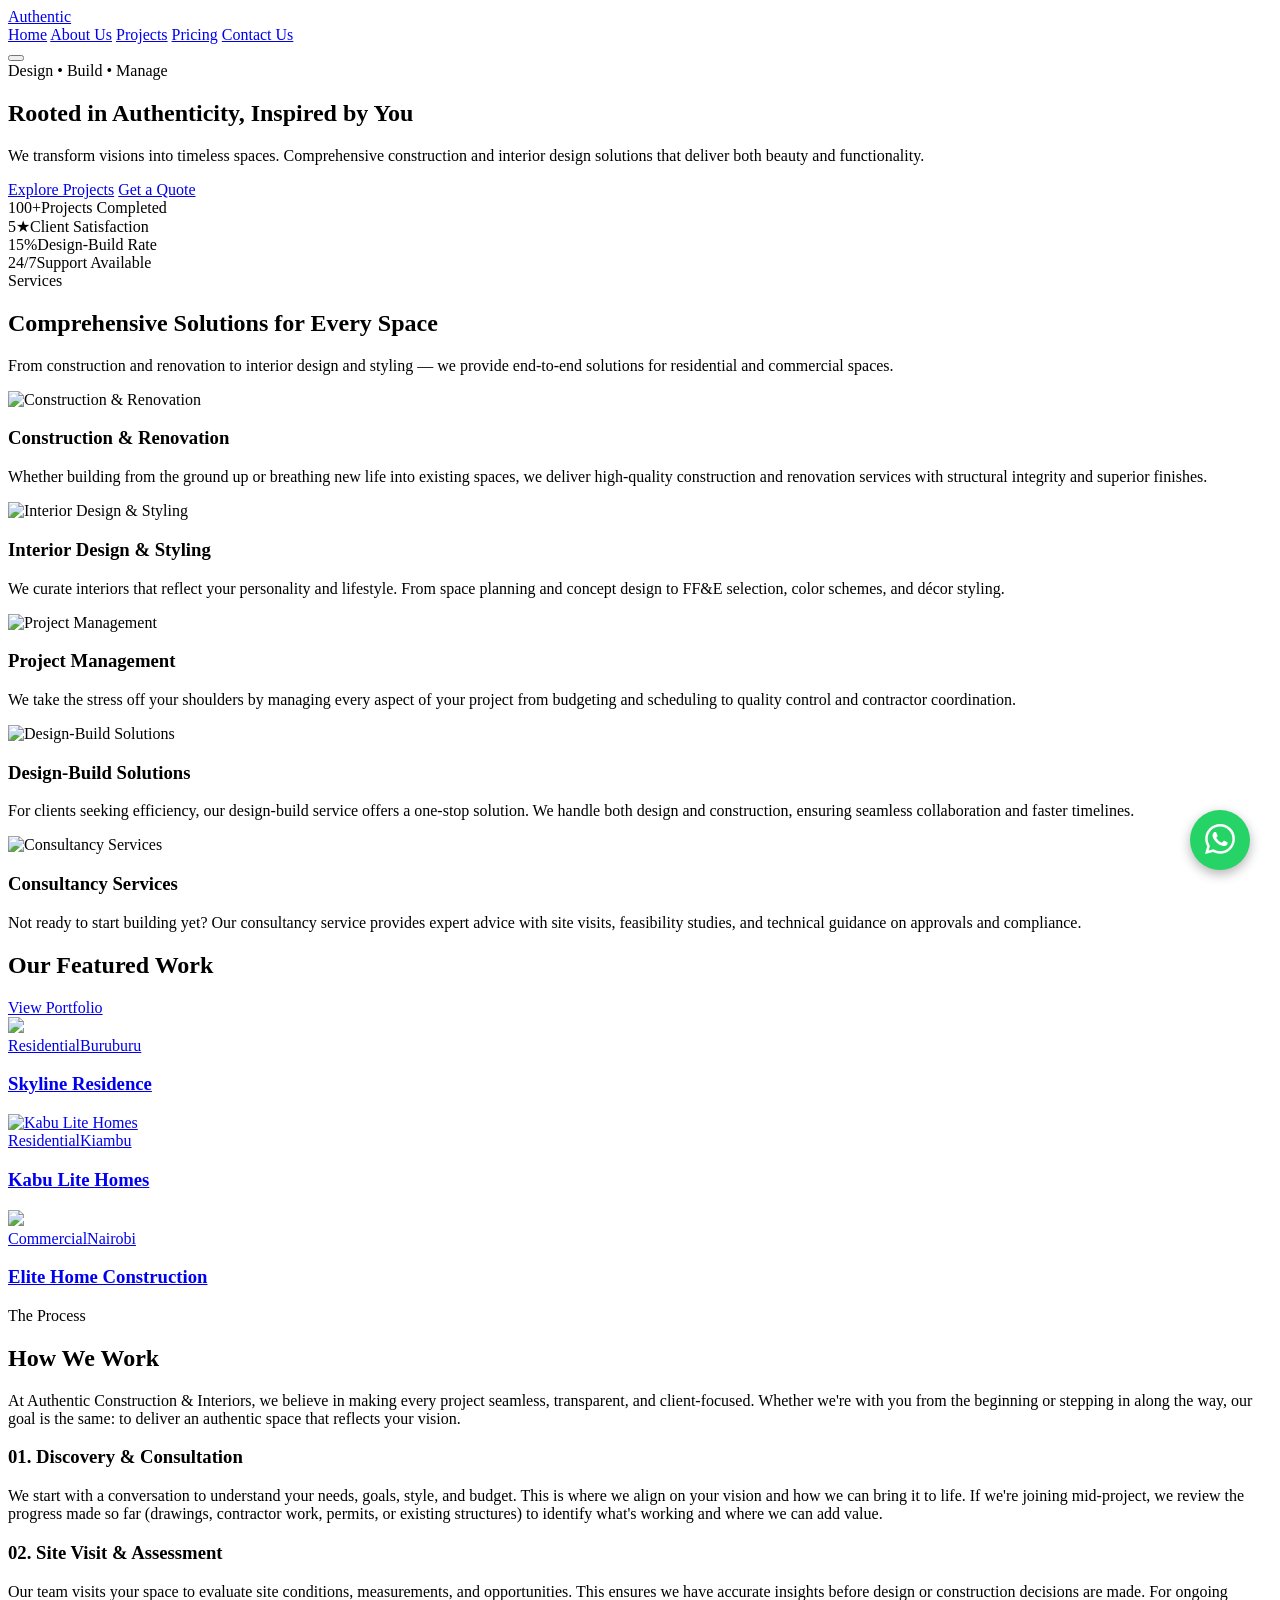
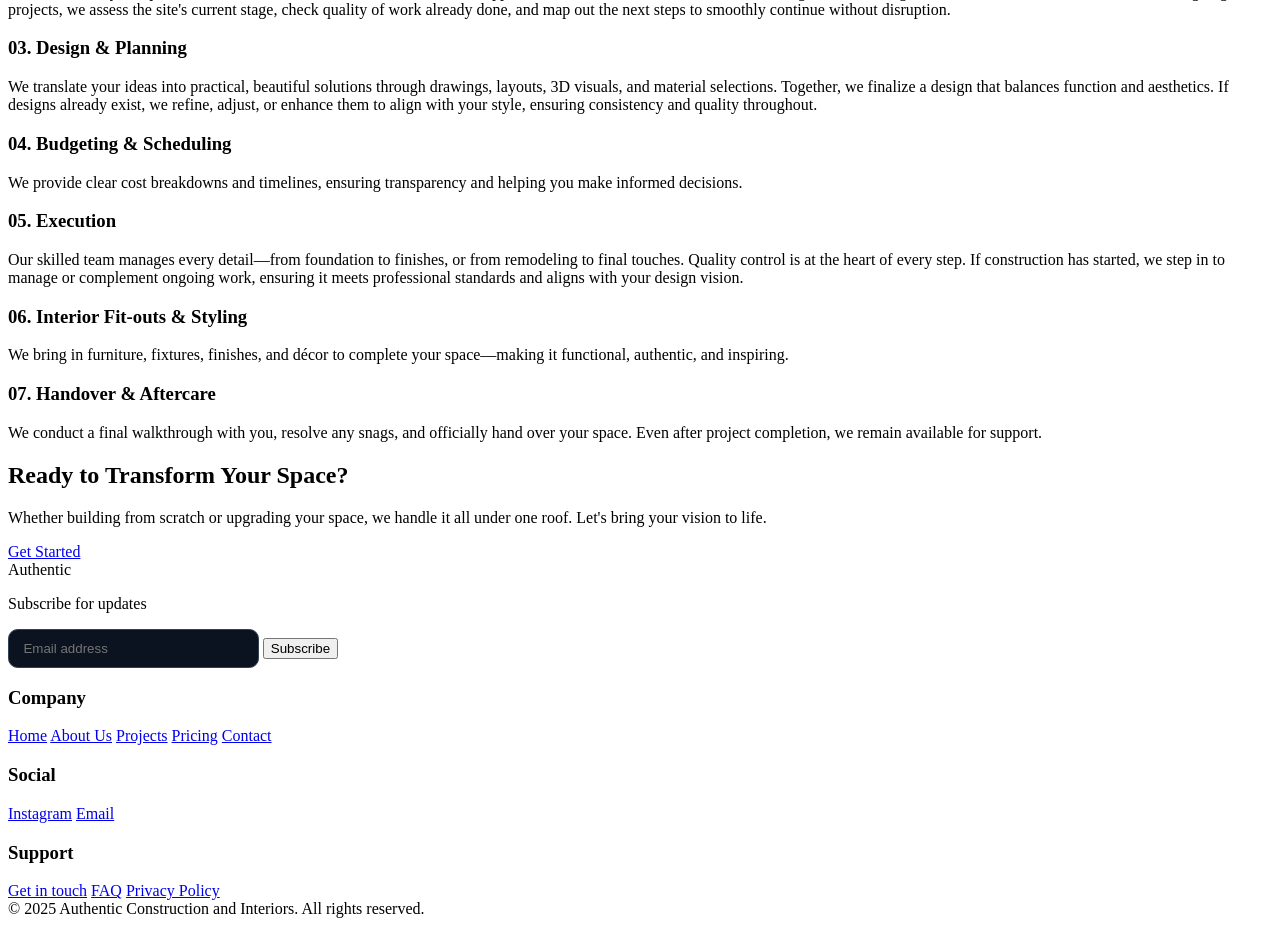
==== index.html @ 39c25774 "Updated project files structure" ====
<!DOCTYPE html>
<html lang="en">
  <head>
    <meta charset="utf-8" />
    <meta name="viewport" content="width=device-width, initial-scale=1" />
    <meta
      name="description"
      content="Authentic Construction and Interiors - Rooted in authenticity, inspired by you. Comprehensive construction and interior design solutions for residential and commercial spaces in Kenya."
    />
    <meta
      name="keywords"
      content="construction, interior design, residential construction, commercial construction, building services, contractors, Kenya construction, Nairobi, design-build, project management"
    />
    <meta name="author" content="Authentic Construction and Interiors" />
    <meta name="theme-color" content="#ff5a1f" />

    <!-- Open Graph / Facebook -->
    <meta property="og:type" content="website" />
    <meta property="og:url" content="https://authenticcompanies.com/" />
    <meta
      property="og:title"
      content="Authentic Construction and Interiors — Rooted in Authenticity, Inspired by You"
    />
    <meta
      property="og:description"
      content="Comprehensive construction and interior design solutions. We transform visions into timeless spaces with authenticity, innovation, and sustainable practices."
    />
    <meta
      property="og:image"
      content="https://authenticcompanies.com/images/hero.jpeg"
    />

    <!-- Twitter -->
    <meta property="twitter:card" content="summary_large_image" />
    <meta property="twitter:url" content="https://authenticcompanies.com/" />
    <meta
      property="twitter:title"
      content="Authentic Construction and Interiors — Rooted in Authenticity, Inspired by You"
    />
    <meta
      property="twitter:description"
      content="Comprehensive construction and interior design solutions. We transform visions into timeless spaces with authenticity, innovation, and sustainable practices."
    />
    <meta
      property="twitter:image"
      content="https://authenticcompanies.com/images/hero.jpeg"
    />

    <title>
      Authentic Construction and Interiors — Rooted in Authenticity, Inspired by
      You
    </title>
    <link rel="stylesheet" href="styles.css" />
    <link rel="canonical" href="https://authenticcompanies.com/" />
  </head>
  <body>
    <header>
      <div class="container nav">
        <a class="brand" href="index.html"
          ><span class="dot"></span><span>Authentic</span></a
        >
        <nav class="links">
          <a href="index.html">Home</a>
          <a href="about.html">About Us</a>
          <a href="projects.html">Projects</a>
          <a href="pricing.html">Pricing</a>
          <a class="btn" href="contact.html">Contact Us</a>
        </nav>
        <button
          class="menu-btn"
          aria-label="Open Menu"
          aria-expanded="false"
          onclick="toggleMenu()"
        >
          <span></span>
          <span></span>
          <span></span>
        </button>
      </div>
      <div
        id="mobileMenu"
        class="container"
        style="display: none; padding-bottom: 0.75rem"
      >
        <div class="card" style="padding: 0.75rem">
          <a href="index.html" class="row"><span>Home</span></a>
          <a href="about.html" class="row"><span>About Us</span></a>
          <a href="projects.html" class="row"><span>Projects</span></a>
          <a href="pricing.html" class="row"><span>Pricing</span></a>
          <a href="contact.html" class="row"><span>Contact</span></a>
        </div>
      </div>
    </header>

    <section class="hero">
      <div class="container inner">
        <span class="badge">Design • Build • Manage</span>
        <h1 class="mt-2">Rooted in Authenticity, Inspired by You</h1>
        <p class="lead">
          We transform visions into timeless spaces. Comprehensive construction
          and interior design solutions that deliver both beauty and
          functionality.
        </p>
        <div class="cta">
          <a class="btn" href="projects.html">Explore Projects</a>
          <a class="btn secondary" href="contact.html">Get a Quote</a>
        </div>
      </div>
    </section>

    <section class="section container">
      <div class="grid grid-4 stagger-animation">
        <div class="stat animate-on-scroll" data-animation="scale-in">
          <span class="big">100+</span><span>Projects Completed</span>
        </div>
        <div class="stat animate-on-scroll" data-animation="scale-in">
          <span class="big">5★</span><span>Client Satisfaction</span>
        </div>
        <div class="stat animate-on-scroll" data-animation="scale-in">
          <span class="big">15%</span><span>Design-Build Rate</span>
        </div>
        <div class="stat animate-on-scroll" data-animation="scale-in">
          <span class="big">24/7</span><span>Support Available</span>
        </div>
      </div>
    </section>

    <section id="services" class="section container">
      <div class="text-center animate-on-scroll" data-animation="fade-in">
        <span class="kicker">Services</span>
        <h2>Comprehensive Solutions for Every Space</h2>
        <p class="lead">
          From construction and renovation to interior design and styling — we
          provide end-to-end solutions for residential and commercial spaces.
        </p>
      </div>

      <!-- Services Grid -->
      <div class="grid grid-3 mt-4 stagger-animation">
        <!-- Service 1 -->
        <div class="animate-on-scroll" data-animation="fade-in-up">
          <div class="card project-card">
            <img
              src="images/Structural drawings.jpg"
              alt="Construction & Renovation"
            />
            <div class="content">
              <h3>Construction & Renovation</h3>
              <p>
                Whether building from the ground up or breathing new life
                into existing spaces, we deliver high-quality construction
                and renovation services with structural integrity and
                superior finishes.
              </p>
            </div>
          </div>
        </div>

        <!-- Service 2 -->
        <div class="animate-on-scroll" data-animation="fade-in-up">
          <div class="card project-card">
            <img
              src="images/interir design.png"
              alt="Interior Design & Styling"
            />
            <div class="content">
              <h3>Interior Design & Styling</h3>
              <p>
                We curate interiors that reflect your personality and
                lifestyle. From space planning and concept design to FF&E
                selection, color schemes, and décor styling.
              </p>
            </div>
          </div>
        </div>

        <!-- Service 3 -->
        <div class="animate-on-scroll" data-animation="fade-in-up">
          <div class="card project-card">
            <img
              src="images/site-supervision.jpg"
              alt="Project Management"
            />
            <div class="content">
              <h3>Project Management</h3>
              <p>
                We take the stress off your shoulders by managing every
                aspect of your project from budgeting and scheduling to
                quality control and contractor coordination.
              </p>
            </div>
          </div>
        </div>

        <!-- Service 4 -->
        <div class="animate-on-scroll" data-animation="fade-in-up">
          <div class="card project-card">
            <img src="images/house 1.jpg" alt="Design-Build Solutions" />
            <div class="content">
              <h3>Design-Build Solutions</h3>
              <p>
                For clients seeking efficiency, our design-build service
                offers a one-stop solution. We handle both design and
                construction, ensuring seamless collaboration and faster
                timelines.
              </p>
            </div>
          </div>
        </div>

        <!-- Service 5 -->
        <div class="animate-on-scroll" data-animation="fade-in-up">
          <div class="card project-card">
            <img src="images/kitchen.jpeg" alt="Consultancy Services" />
            <div class="content">
              <h3>Consultancy Services</h3>
              <p>
                Not ready to start building yet? Our consultancy service
                provides expert advice with site visits, feasibility
                studies, and technical guidance on approvals and compliance.
              </p>
            </div>
          </div>
        </div>
      </div>
    </section>


    <section class="section dark">
      <div class="container">
        <div
          class="row"
          style="justify-content: space-between; align-items: center"
        >
          <h2>Our Featured Work</h2>
          <a class="btn secondary" href="projects.html">View Portfolio</a>
        </div>
        <div class="grid grid-3 mt-4 stagger-animation">
          <a
            href="skyline-residence.html"
            class="card dark project-card animate-on-scroll"
            data-animation="fade-in-up"
          >
            <img src="images/house 1.jpg" />
            <div class="content">
              <div class="project-meta">
                <span>Residential</span><span class="tag">Buruburu</span>
              </div>
              <h3>Skyline Residence</h3>
            </div>
          </a>
          <a
            href="kabu-lite-homes.html"
            class="card dark project-card animate-on-scroll"
            data-animation="fade-in-up"
          >
            <img src="images/house 2.jpg" alt="Kabu Lite Homes" />
            <div class="content">
              <div class="project-meta">
                <span>Residential</span><span class="tag">Kiambu</span>
              </div>
              <h3>Kabu Lite Homes</h3>
            </div>
          </a>
          <a
            href="elite-home-construction.html"
            class="card dark project-card animate-on-scroll"
            data-animation="fade-in-up"
          >
            <img src="images/house 3.jpg" />
            <div class="content">
              <div class="project-meta">
                <span>Commercial</span><span class="tag">Nairobi</span>
              </div>
              <h3>Elite Home Construction</h3>
            </div>
          </a>
        </div>
      </div>
    </section>

    <section class="section container">
      <div class="text-center animate-on-scroll" data-animation="fade-in">
        <span class="kicker">The Process</span>
        <h2>How We Work</h2>
        <p class="lead">
          At Authentic Construction & Interiors, we believe in making every
          project seamless, transparent, and client-focused. Whether we're with
          you from the beginning or stepping in along the way, our goal is the
          same: to deliver an authentic space that reflects your vision.
        </p>
      </div>
      <div class="steps grid grid-2 mt-4 stagger-animation">
        <div class="step animate-on-scroll" data-animation="slide-in-left">
          <div>
            <h3>01. Discovery & Consultation</h3>
            <p>
              We start with a conversation to understand your needs, goals,
              style, and budget. This is where we align on your vision and how
              we can bring it to life. If we're joining mid-project, we review
              the progress made so far (drawings, contractor work, permits, or
              existing structures) to identify what's working and where we can
              add value.
            </p>
          </div>
        </div>
        <div class="step animate-on-scroll" data-animation="slide-in-left">
          <div>
            <h3>02. Site Visit & Assessment</h3>
            <p>
              Our team visits your space to evaluate site conditions,
              measurements, and opportunities. This ensures we have accurate
              insights before design or construction decisions are made. For
              ongoing projects, we assess the site's current stage, check
              quality of work already done, and map out the next steps to
              smoothly continue without disruption.
            </p>
          </div>
        </div>
        <div class="step animate-on-scroll" data-animation="slide-in-left">
          <div>
            <h3>03. Design & Planning</h3>
            <p>
              We translate your ideas into practical, beautiful solutions
              through drawings, layouts, 3D visuals, and material selections.
              Together, we finalize a design that balances function and
              aesthetics. If designs already exist, we refine, adjust, or
              enhance them to align with your style, ensuring consistency and
              quality throughout.
            </p>
          </div>
        </div>
        <div class="step animate-on-scroll" data-animation="slide-in-left">
          <div>
            <h3>04. Budgeting & Scheduling</h3>
            <p>
              We provide clear cost breakdowns and timelines, ensuring
              transparency and helping you make informed decisions.
            </p>
          </div>
        </div>
        <div class="step animate-on-scroll" data-animation="slide-in-left">
          <div>
            <h3>05. Execution</h3>
            <p>
              Our skilled team manages every detail—from foundation to finishes,
              or from remodeling to final touches. Quality control is at the
              heart of every step. If construction has started, we step in to
              manage or complement ongoing work, ensuring it meets professional
              standards and aligns with your design vision.
            </p>
          </div>
        </div>
        <div class="step animate-on-scroll" data-animation="slide-in-left">
          <div>
            <h3>06. Interior Fit-outs & Styling</h3>
            <p>
              We bring in furniture, fixtures, finishes, and décor to complete
              your space—making it functional, authentic, and inspiring.
            </p>
          </div>
        </div>
        <div class="step animate-on-scroll" data-animation="slide-in-left">
          <div>
            <h3>07. Handover & Aftercare</h3>
            <p>
              We conduct a final walkthrough with you, resolve any snags, and
              officially hand over your space. Even after project completion, we
              remain available for support.
            </p>
          </div>
        </div>
      </div>
    </section>

    <section class="section dark">
      <div class="container center">
        <h2>Ready to Transform Your Space?</h2>
        <p class="lead">
          Whether building from scratch or upgrading your space, we handle it
          all under one roof. Let's bring your vision to life.
        </p>
        <a class="btn mt-4" href="contact.html">Get Started</a>
      </div>
    </section>

    <footer class="section">
      <div class="container grid">
        <div>
          <div class="brand">
            <span class="dot"></span><span>Authentic</span>
          </div>
          <p class="mt-4">Subscribe for updates</p>
          <form
            class="row mt-2"
            onsubmit="event.preventDefault(); alert('Thanks for subscribing!')"
          >
            <input
              type="email"
              placeholder="Email address"
              required
              style="
                padding: 0.7rem 0.9rem;
                border: 1px solid #334155;
                border-radius: 0.6rem;
                min-width: 220px;
                background: #0b1220;
                color: #e2e8f0;
              "
            />
            <button class="btn" type="submit">Subscribe</button>
          </form>
        </div>
        <div>
          <h3>Company</h3>
          <div class="stack mt-2">
            <a href="index.html">Home</a>
            <a href="about.html">About Us</a>
            <a href="projects.html">Projects</a>
            <a href="pricing.html">Pricing</a>
            <a href="contact.html">Contact</a>
          </div>
        </div>
        <div>
          <h3>Social</h3>
          <div class="stack mt-2">
            <a href="https://instagram.com/authenticinteriors" target="_blank"
              >Instagram</a
            >
                        <a href="mailto:authenticcompanies@gmail.com">Email</a>
          </div>
        </div>
        <div>
          <h3>Support</h3>
          <div class="stack mt-2">
            <a href="contact.html">Get in touch</a>
            <a href="#">FAQ</a>
            <a href="#">Privacy Policy</a>
          </div>
        </div>
      </div>
      <div class="container subfooter">
        © 2025 Authentic Construction and Interiors. All rights reserved.
      </div>
    </footer>

    <!-- Floating WhatsApp Button -->
    <a
      href="https://wa.me/254758405988"
      target="_blank"
      class="whatsapp-float"
      style="
        position: fixed;
        width: 60px;
        height: 60px;
        bottom: 30px;
        right: 30px;
        background-color: #25d366;
        color: white;
        border-radius: 50px;
        text-align: center;
        font-size: 30px;
        box-shadow: 0 4px 12px rgba(0, 0, 0, 0.3);
        z-index: 1000;
        display: flex;
        align-items: center;
        justify-content: center;
        transition: all 0.3s ease;
        text-decoration: none;
      "
      onmouseover="this.style.transform='scale(1.1)'"
      onmouseout="this.style.transform='scale(1)'"
    >
      <svg
        width="30"
        height="30"
        viewBox="0 0 24 24"
        fill="currentColor"
        style="margin-top: -2px"
      >
        <path
          d="M17.472 14.382c-.297-.149-1.758-.867-2.03-.967-.273-.099-.471-.149-.67.15-.197.297-.767.966-.94 1.164-.173.199-.347.223-.644.074-.297-.149-1.255-.462-2.39-1.475-.883-.788-1.48-1.761-1.653-2.059-.173-.297-.018-.458.13-.606.134-.133.297-.347.446-.521.151-.172.2-.296.3-.495.099-.198.05-.372-.025-.521-.075-.148-.669-1.611-.916-2.206-.242-.579-.487-.501-.669-.51l-.57-.01c-.198 0-.52.074-.792.372s-1.04 1.016-1.04 2.479 1.065 2.876 1.213 3.074c.149.198 2.095 3.2 5.076 4.487.709.306 1.263.489 1.694.626.712.226 1.36.194 1.872.118.571-.085 1.758-.719 2.006-1.413.248-.695.248-1.29.173-1.414-.074-.123-.272-.198-.57-.347m-5.421 7.403h-.004a9.87 9.87 0 01-5.031-1.378l-.361-.214-3.741.982.998-3.648-.235-.374a9.86 9.86 0 01-1.51-5.26c.001-5.45 4.436-9.884 9.888-9.884 2.64 0 5.122 1.03 6.988 2.898a9.825 9.825 0 012.893 6.994c-.003 5.45-4.437 9.884-9.885 9.884m8.413-18.297A11.815 11.815 0 0012.05 0C5.495 0 .16 5.335.157 11.892c0 2.096.547 4.142 1.588 5.945L.057 24l6.305-1.654a11.882 11.882 0 005.683 1.448h.005c6.554 0 11.89-5.335 11.893-11.893a11.821 11.821 0 00-3.48-8.413Z"
        />
      </svg>
      <span
        style="
          position: absolute;
          right: 70px;
          background-color: #333;
          color: white;
          padding: 8px 12px;
          border-radius: 6px;
          font-size: 14px;
          white-space: nowrap;
          opacity: 0;
          visibility: hidden;
          transition: all 0.3s ease;
          font-family: inherit;
        "
        >WhatsApp Us</span
      >
    </a>

    <style>
      .whatsapp-float:hover span {
        opacity: 1;
        visibility: visible;
      }
    </style>

    <script src="script.js"></script>
  </body>
</html>
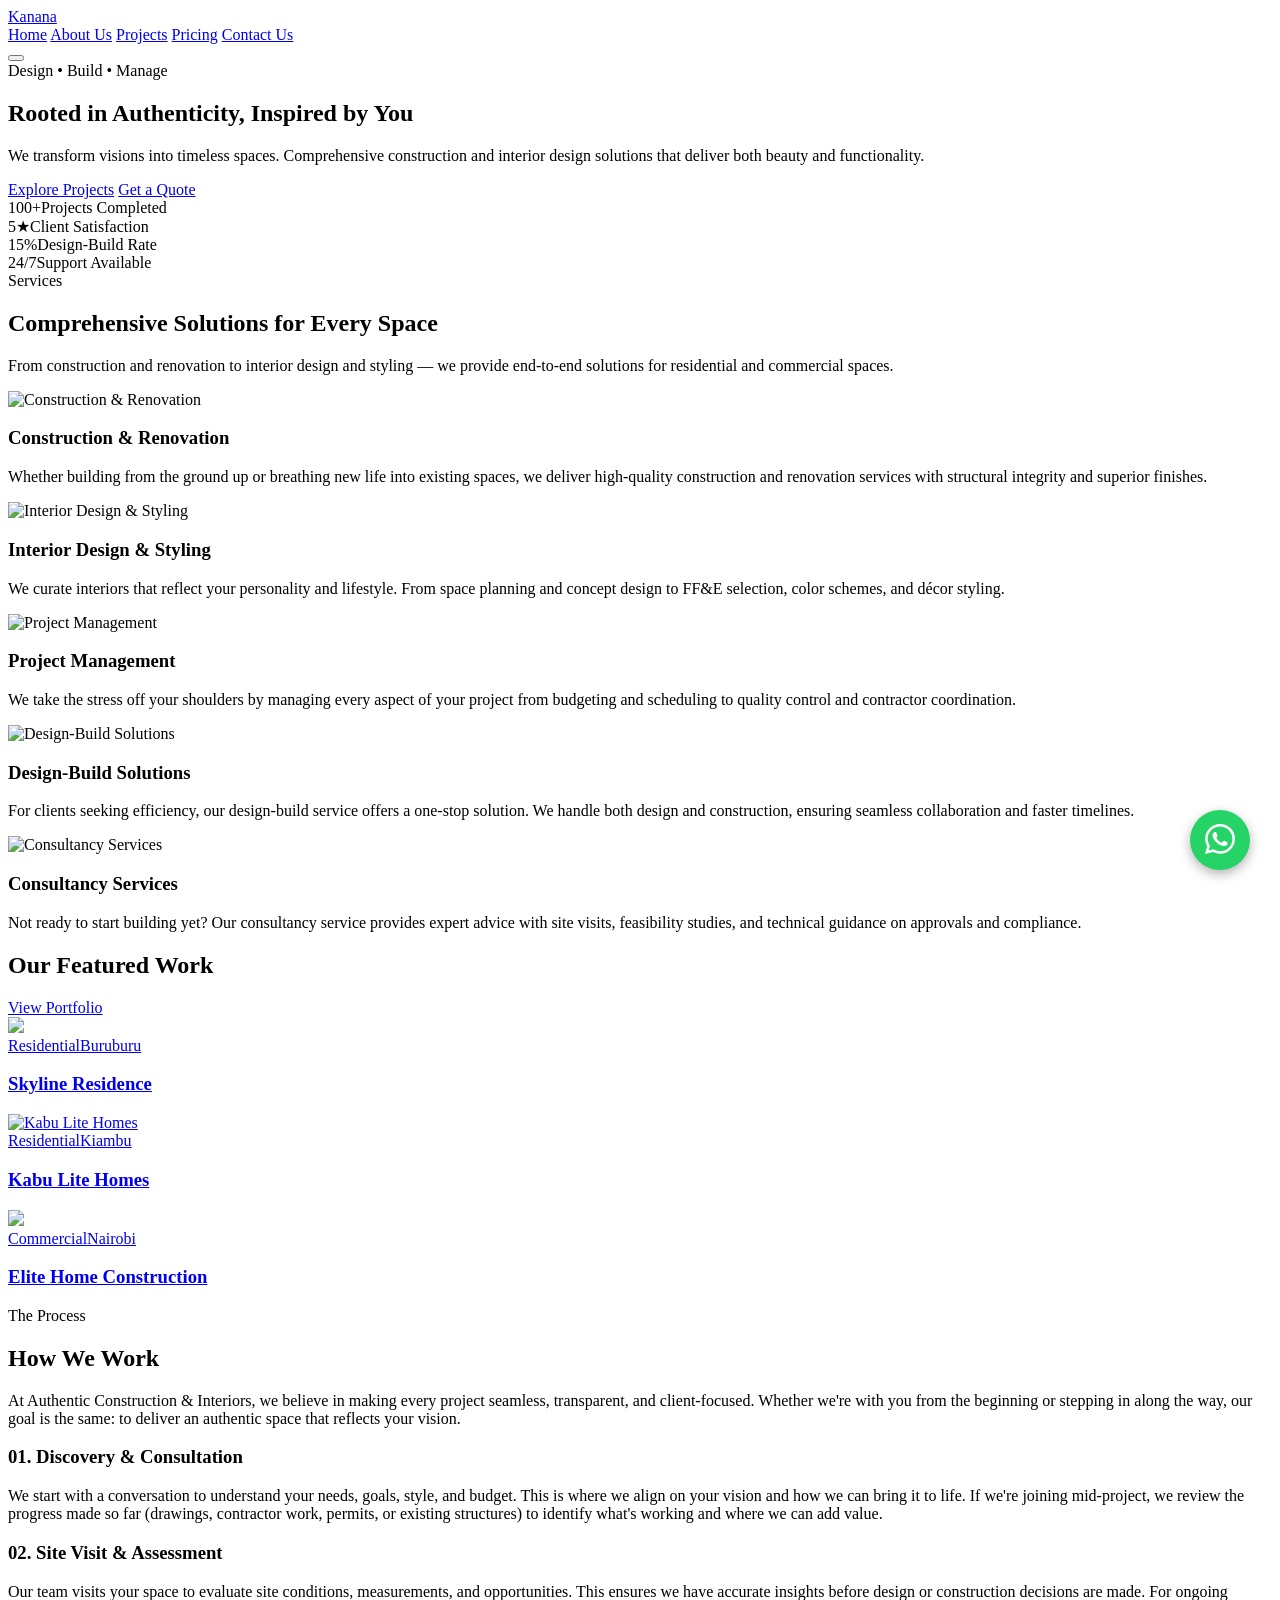
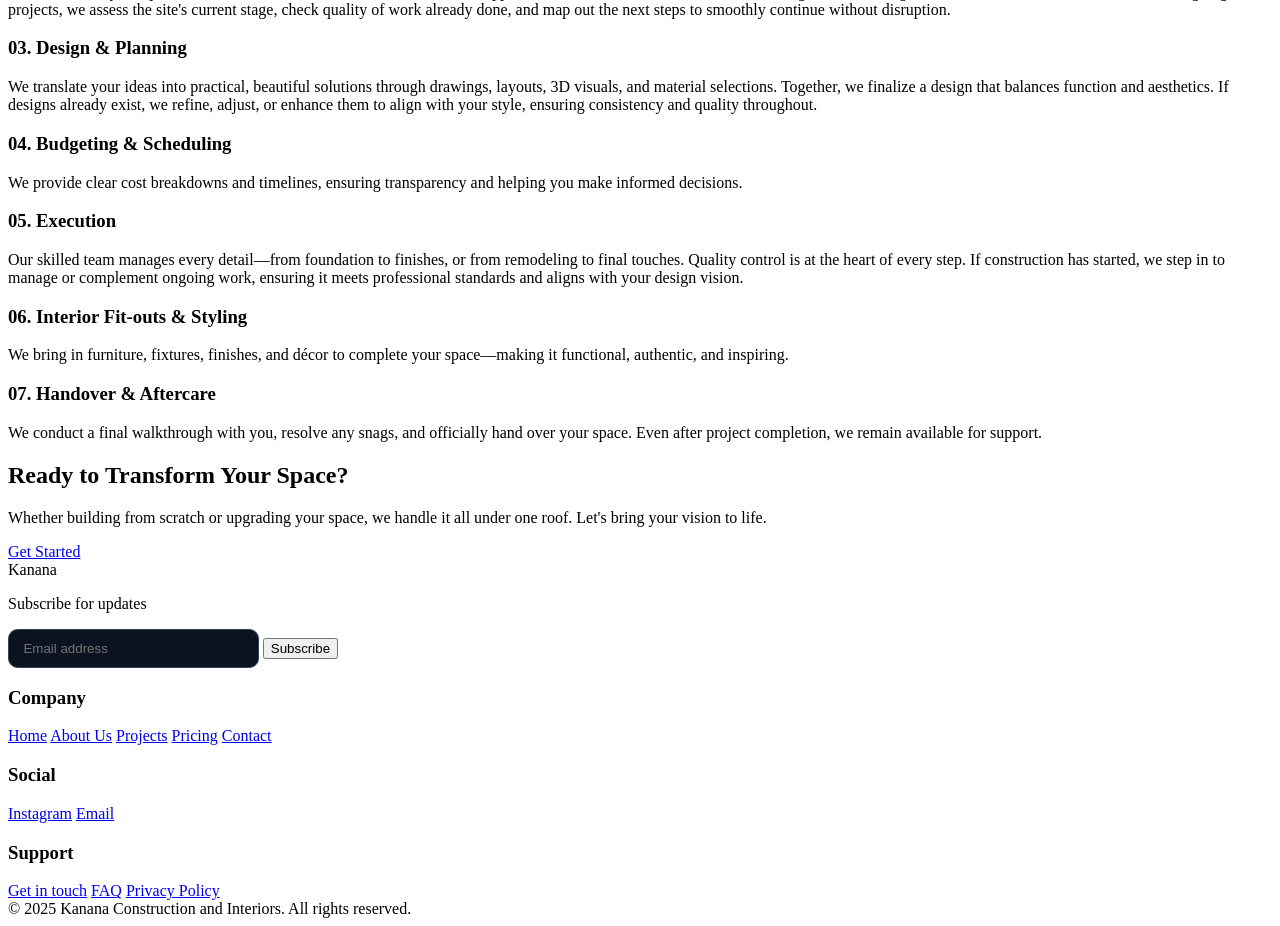
==== commit b245ab5e: "updated site from authentic to kanana" ====
--- a/index.html
+++ b/index.html
@@ -5,21 +5,21 @@
     <meta name="viewport" content="width=device-width, initial-scale=1" />
     <meta
       name="description"
-      content="Authentic Construction and Interiors - Rooted in authenticity, inspired by you. Comprehensive construction and interior design solutions for residential and commercial spaces in Kenya."
+      content="Kanana Construction and Interiors - Rooted in authenticity, inspired by you. Comprehensive construction and interior design solutions for residential and commercial spaces in Kenya."
     />
     <meta
       name="keywords"
       content="construction, interior design, residential construction, commercial construction, building services, contractors, Kenya construction, Nairobi, design-build, project management"
     />
-    <meta name="author" content="Authentic Construction and Interiors" />
+    <meta name="author" content="Kanana Construction and Interiors" />
     <meta name="theme-color" content="#ff5a1f" />
 
     <!-- Open Graph / Facebook -->
     <meta property="og:type" content="website" />
-    <meta property="og:url" content="https://authenticcompanies.com/" />
+    <meta property="og:url" content="https://kananaconstruction.com/" />
     <meta
       property="og:title"
-      content="Authentic Construction and Interiors — Rooted in Authenticity, Inspired by You"
+      content="Kanana Construction and Interiors — Rooted in Authenticity, Inspired by You"
     />
     <meta
       property="og:description"
@@ -27,15 +27,15 @@
     />
     <meta
       property="og:image"
-      content="https://authenticcompanies.com/images/hero.jpeg"
+      content="https://kananaconstruction.com/images/hero.jpeg"
     />
 
     <!-- Twitter -->
     <meta property="twitter:card" content="summary_large_image" />
-    <meta property="twitter:url" content="https://authenticcompanies.com/" />
+    <meta property="twitter:url" content="https://kananaconstruction.com/" />
     <meta
       property="twitter:title"
-      content="Authentic Construction and Interiors — Rooted in Authenticity, Inspired by You"
+      content="Kanana Construction and Interiors — Rooted in Authenticity, Inspired by You"
     />
     <meta
       property="twitter:description"
@@ -43,21 +43,21 @@
     />
     <meta
       property="twitter:image"
-      content="https://authenticcompanies.com/images/hero.jpeg"
+      content="https://kananaconstruction.com/images/hero.jpeg"
     />
 
     <title>
-      Authentic Construction and Interiors — Rooted in Authenticity, Inspired by
+      Kanana Construction and Interiors — Rooted in Authenticity, Inspired by
       You
     </title>
     <link rel="stylesheet" href="styles.css" />
-    <link rel="canonical" href="https://authenticcompanies.com/" />
+    <link rel="canonical" href="https://kananaconstruction.com/" />
   </head>
   <body>
     <header>
       <div class="container nav">
         <a class="brand" href="index.html"
-          ><span class="dot"></span><span>Authentic</span></a
+          ><span class="dot"></span><span>Kanana</span></a
         >
         <nav class="links">
           <a href="index.html">Home</a>
@@ -388,7 +388,7 @@
       <div class="container grid">
         <div>
           <div class="brand">
-            <span class="dot"></span><span>Authentic</span>
+            <span class="dot"></span><span>Kanana</span>
           </div>
           <p class="mt-4">Subscribe for updates</p>
           <form
@@ -424,10 +424,10 @@
         <div>
           <h3>Social</h3>
           <div class="stack mt-2">
-            <a href="https://instagram.com/authenticinteriors" target="_blank"
+            <a href="https://instagram.com/kananaconstructionandinteriors" target="_blank"
               >Instagram</a
             >
-                        <a href="mailto:authenticcompanies@gmail.com">Email</a>
+                        <a href="mailto:kanana@gmail.com">Email</a>
           </div>
         </div>
         <div>
@@ -440,7 +440,7 @@
         </div>
       </div>
       <div class="container subfooter">
-        © 2025 Authentic Construction and Interiors. All rights reserved.
+        © 2025 Kanana Construction and Interiors. All rights reserved.
       </div>
     </footer>
 
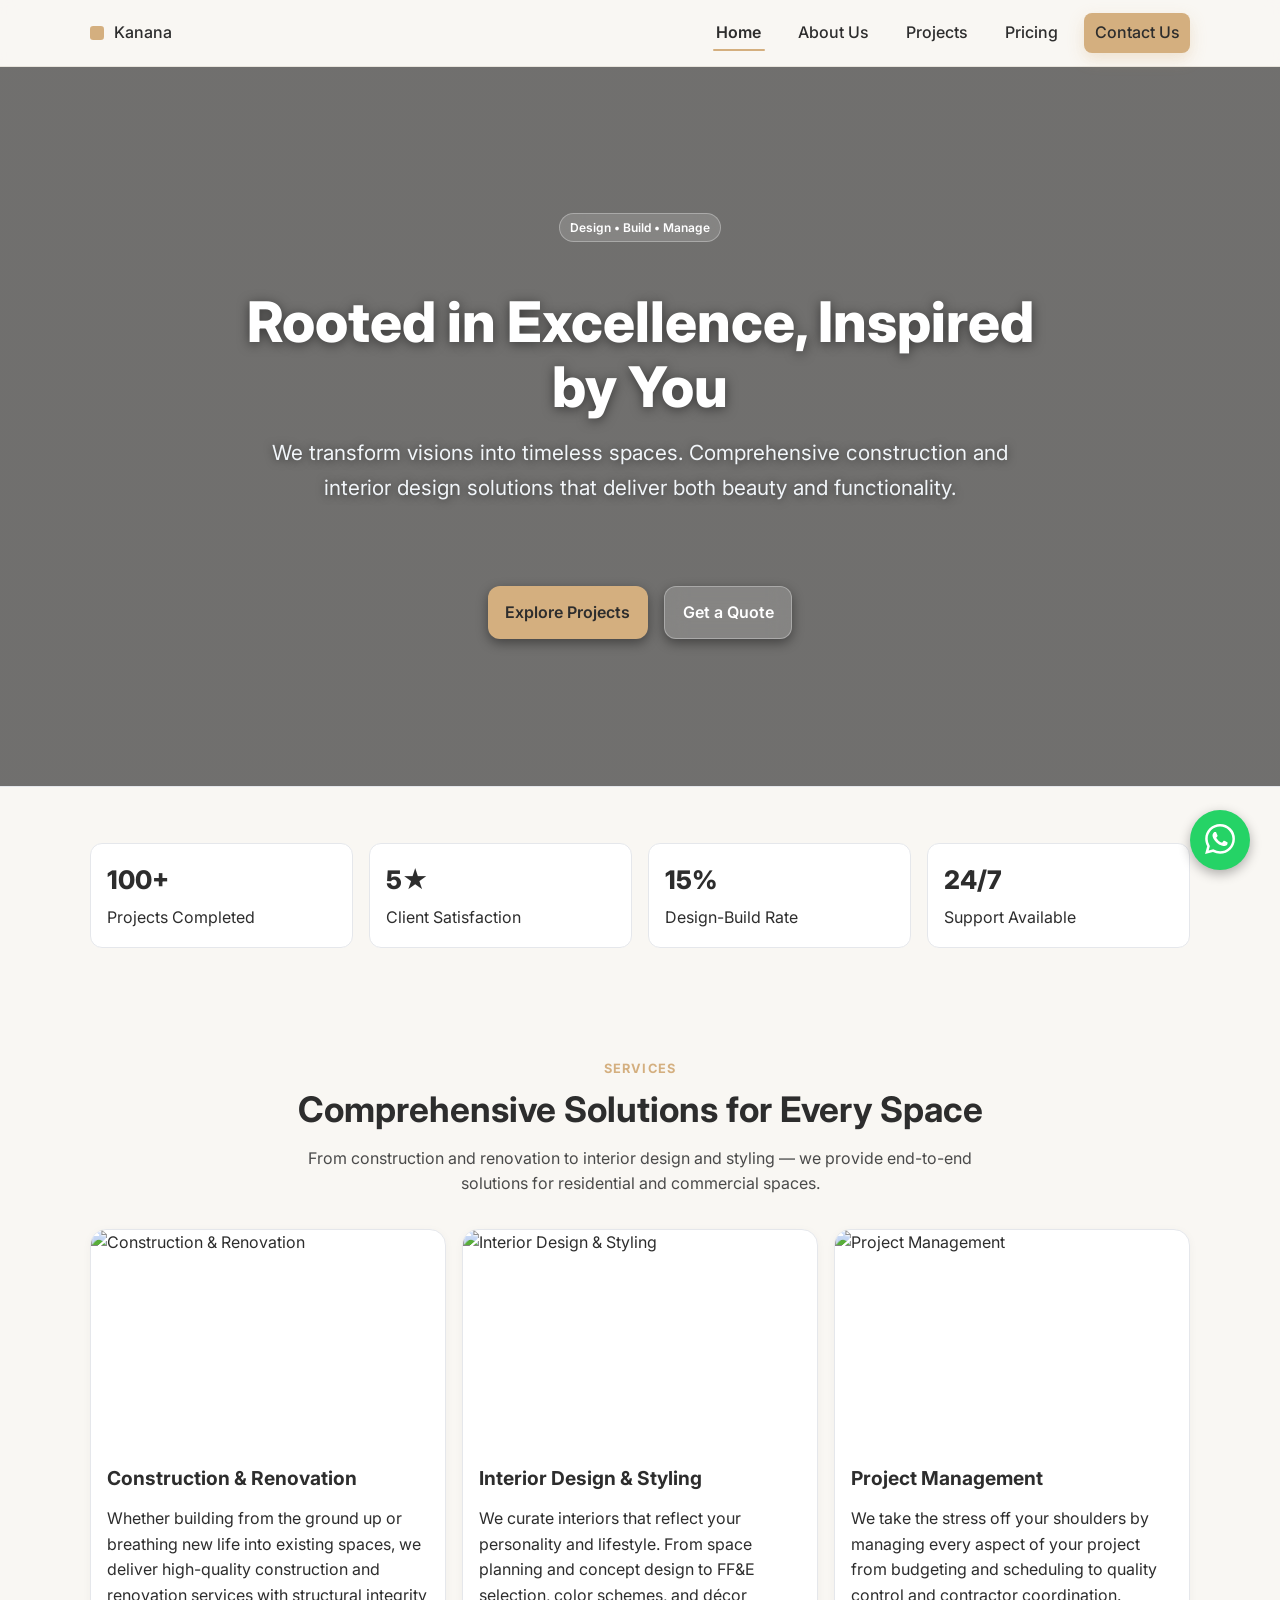
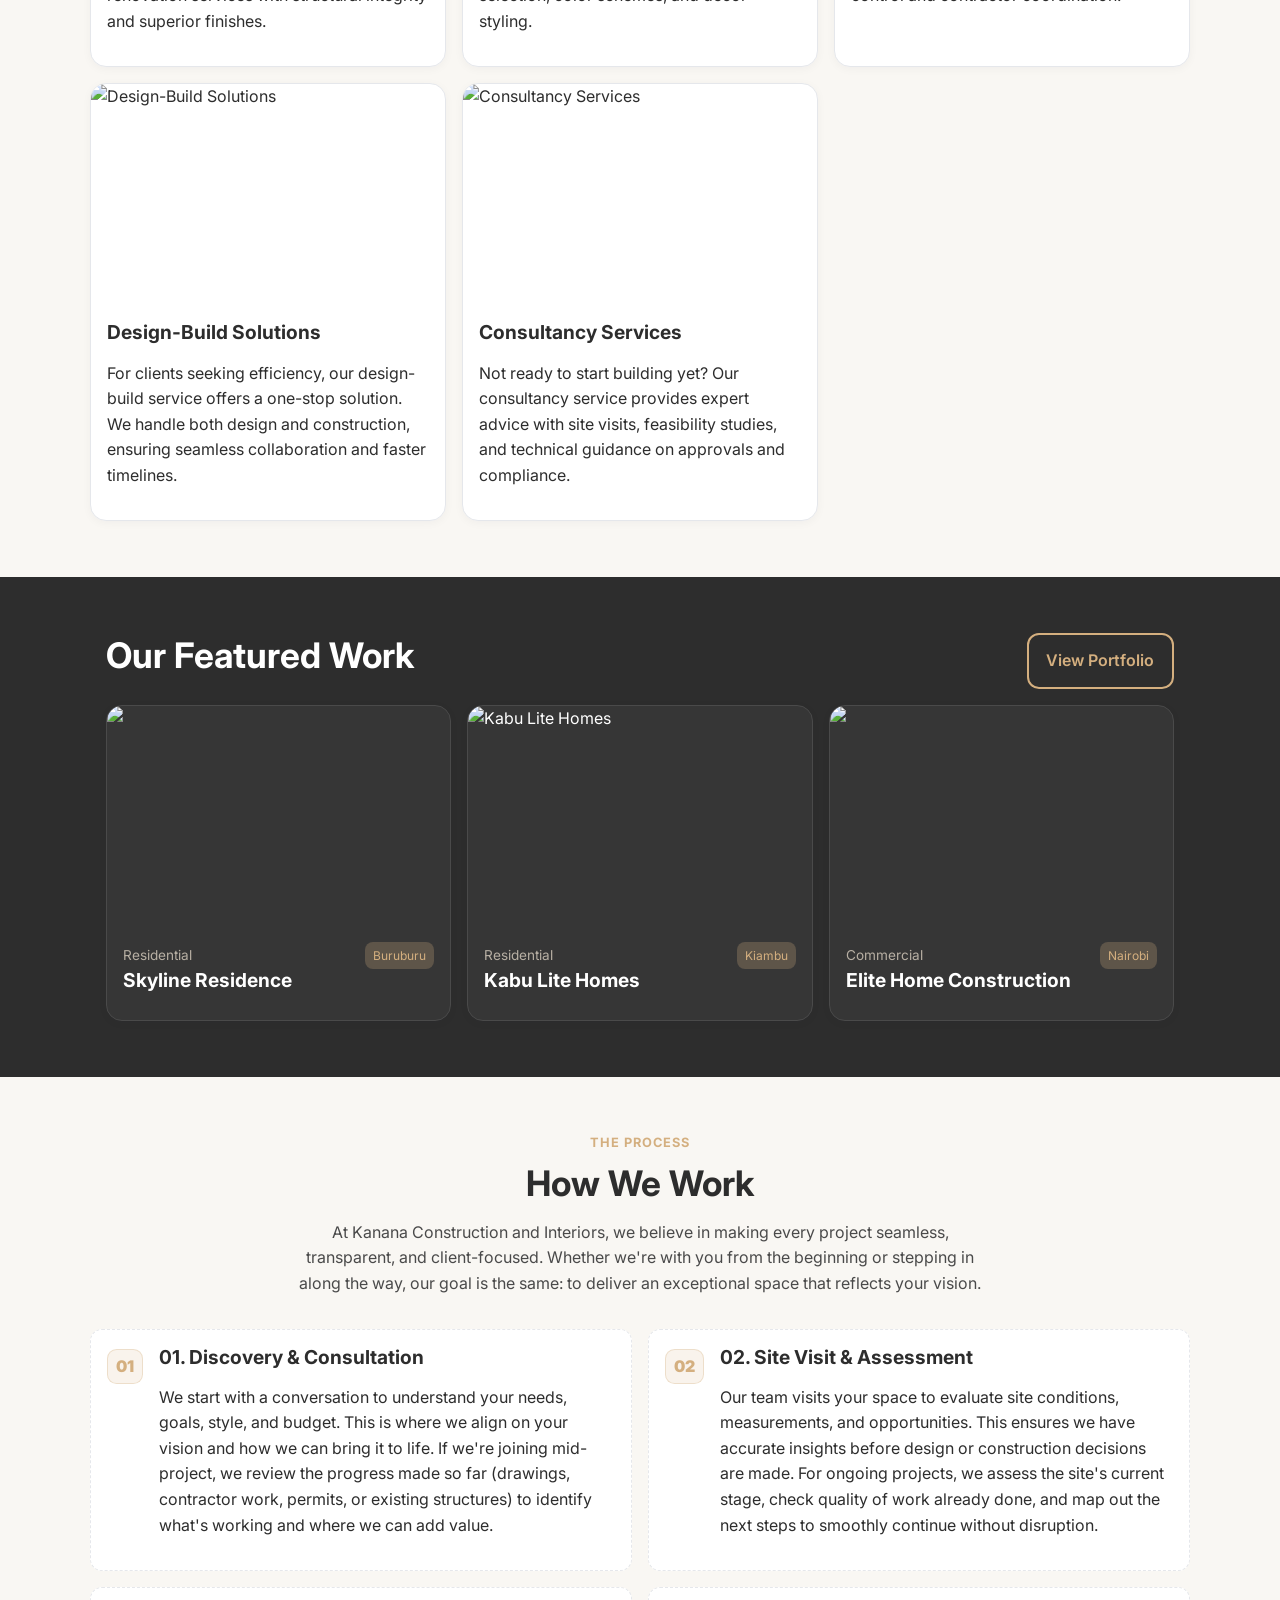
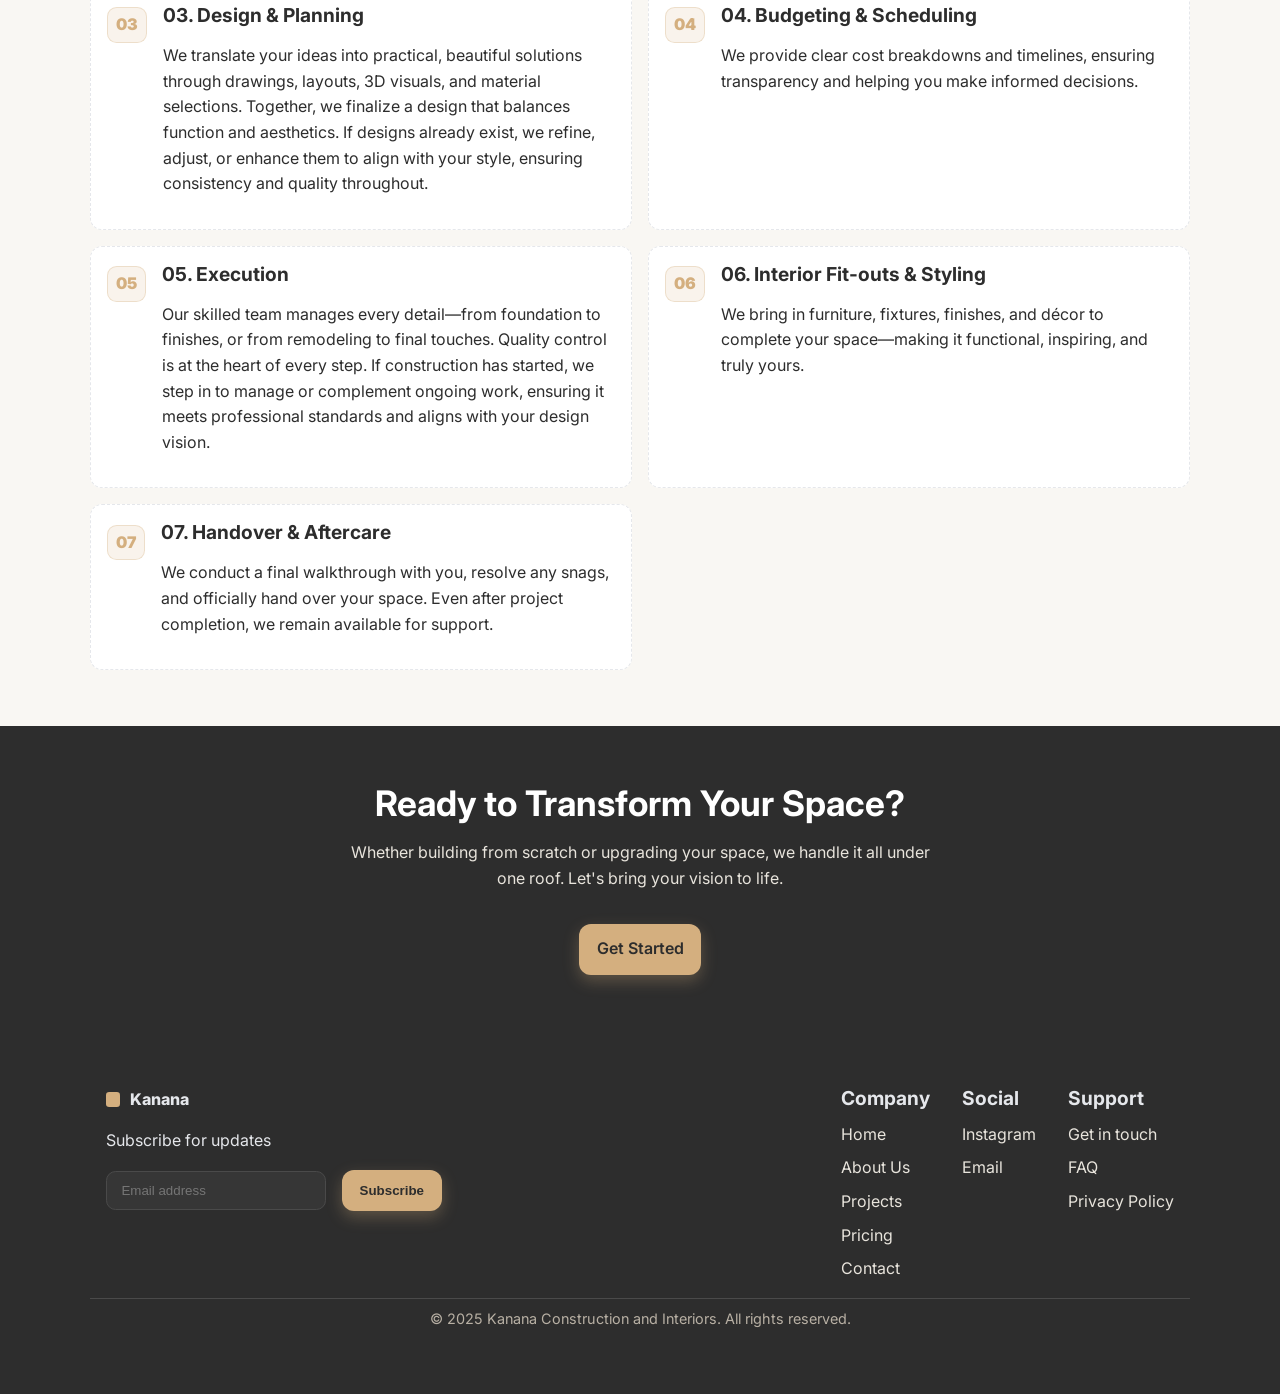
==== commit 1f6ebd7f: "changed theme colors" ====
--- a/index.html
+++ b/index.html
@@ -5,25 +5,25 @@
     <meta name="viewport" content="width=device-width, initial-scale=1" />
     <meta
       name="description"
-      content="Kanana Construction and Interiors - Rooted in authenticity, inspired by you. Comprehensive construction and interior design solutions for residential and commercial spaces in Kenya."
+      content="Kanana Construction and Interiors - Rooted in excellence, inspired by you. Comprehensive construction and interior design solutions for residential and commercial spaces in Kenya."
     />
     <meta
       name="keywords"
       content="construction, interior design, residential construction, commercial construction, building services, contractors, Kenya construction, Nairobi, design-build, project management"
     />
     <meta name="author" content="Kanana Construction and Interiors" />
-    <meta name="theme-color" content="#ff5a1f" />
+    <meta name="theme-color" content="#D4AF7F" />
 
     <!-- Open Graph / Facebook -->
     <meta property="og:type" content="website" />
     <meta property="og:url" content="https://kananaconstruction.com/" />
     <meta
       property="og:title"
-      content="Kanana Construction and Interiors — Rooted in Authenticity, Inspired by You"
+      content="Kanana Construction and Interiors — Rooted in Excellence, Inspired by You"
     />
     <meta
       property="og:description"
-      content="Comprehensive construction and interior design solutions. We transform visions into timeless spaces with authenticity, innovation, and sustainable practices."
+      content="Comprehensive construction and interior design solutions. We transform visions into timeless spaces with excellence, innovation, and sustainable practices."
     />
     <meta
       property="og:image"
@@ -35,11 +35,11 @@
     <meta property="twitter:url" content="https://kananaconstruction.com/" />
     <meta
       property="twitter:title"
-      content="Kanana Construction and Interiors — Rooted in Authenticity, Inspired by You"
+      content="Kanana Construction and Interiors — Rooted in Excellence, Inspired by You"
     />
     <meta
       property="twitter:description"
-      content="Comprehensive construction and interior design solutions. We transform visions into timeless spaces with authenticity, innovation, and sustainable practices."
+      content="Comprehensive construction and interior design solutions. We transform visions into timeless spaces with excellence, innovation, and sustainable practices."
     />
     <meta
       property="twitter:image"
@@ -47,7 +47,7 @@
     />
 
     <title>
-      Kanana Construction and Interiors — Rooted in Authenticity, Inspired by
+      Kanana Construction and Interiors — Rooted in Excellence, Inspired by
       You
     </title>
     <link rel="stylesheet" href="styles.css" />
@@ -60,7 +60,7 @@
           ><span class="dot"></span><span>Kanana</span></a
         >
         <nav class="links">
-          <a href="index.html">Home</a>
+          <a href="index.html" class="active">Home</a>
           <a href="about.html">About Us</a>
           <a href="projects.html">Projects</a>
           <a href="pricing.html">Pricing</a>
@@ -95,7 +95,7 @@
     <section class="hero">
       <div class="container inner">
         <span class="badge">Design • Build • Manage</span>
-        <h1 class="mt-2">Rooted in Authenticity, Inspired by You</h1>
+        <h1 class="mt-2">Rooted in Excellence, Inspired by You</h1>
         <p class="lead">
           We transform visions into timeless spaces. Comprehensive construction
           and interior design solutions that deliver both beauty and
@@ -284,10 +284,10 @@
         <span class="kicker">The Process</span>
         <h2>How We Work</h2>
         <p class="lead">
-          At Authentic Construction & Interiors, we believe in making every
+          At Kanana Construction and Interiors, we believe in making every
           project seamless, transparent, and client-focused. Whether we're with
           you from the beginning or stepping in along the way, our goal is the
-          same: to deliver an authentic space that reflects your vision.
+          same: to deliver an exceptional space that reflects your vision.
         </p>
       </div>
       <div class="steps grid grid-2 mt-4 stagger-animation">
@@ -356,7 +356,7 @@
             <h3>06. Interior Fit-outs & Styling</h3>
             <p>
               We bring in furniture, fixtures, finishes, and décor to complete
-              your space—making it functional, authentic, and inspiring.
+              your space—making it functional, inspiring, and truly yours.
             </p>
           </div>
         </div>
@@ -401,11 +401,11 @@
               required
               style="
                 padding: 0.7rem 0.9rem;
-                border: 1px solid #334155;
+                border: 1px solid #4a4a4a;
                 border-radius: 0.6rem;
                 min-width: 220px;
-                background: #0b1220;
-                color: #e2e8f0;
+                background: #363636;
+                color: #e8e4dc;
               "
             />
             <button class="btn" type="submit">Subscribe</button>
--- a/styles.css
+++ b/styles.css
@@ -0,0 +1,1107 @@
+@import url("https://fonts.googleapis.com/css2?family=Inter:wght@400;600;700;800&display=swap");
+
+:root {
+  --brand: #D4AF7F;
+  --ink: #2D2D2D;
+  --muted: #6b7280;
+  --bg: #F9F7F3;
+  --card: #2D2D2D;
+  --accent: #e8e4dc;
+}
+* {
+  box-sizing: border-box;
+}
+html {
+  scroll-behavior: smooth;
+}
+html,
+body {
+  margin: 0;
+  padding: 0;
+}
+body {
+  font-family: "Inter", ui-sans-serif, system-ui, -apple-system, sans-serif;
+  color: var(--ink);
+  background: var(--bg);
+  line-height: 1.6;
+  -webkit-font-smoothing: antialiased;
+  -moz-osx-font-smoothing: grayscale;
+}
+a {
+  color: inherit;
+  text-decoration: none;
+}
+a:focus-visible {
+  outline: 2px solid var(--brand);
+  outline-offset: 2px;
+  border-radius: 0.25rem;
+}
+img {
+  max-width: 100%;
+  display: block;
+}
+.container {
+  max-width: 1100px;
+  margin: 0 auto;
+  padding: 0 1rem;
+}
+.container-wide {
+  max-width: 1280px;
+  margin: 0 auto;
+  padding: 0 1rem;
+}
+.btn {
+  display: inline-flex;
+  align-items: center;
+  gap: 0.5rem;
+  background: var(--brand);
+  color: #2D2D2D;
+  border: none;
+  border-radius: 0.75rem;
+  padding: 0.8rem 1.1rem;
+  font-weight: 600;
+  cursor: pointer;
+  transition: all 0.2s ease;
+  box-shadow: 0 6px 16px rgba(212, 175, 127, 0.3);
+}
+.btn:hover {
+  transform: translateY(-2px);
+  box-shadow: 0 8px 20px rgba(212, 175, 127, 0.4);
+  background: #c4a070;
+}
+.btn:focus-visible {
+  outline: 3px solid rgba(212, 175, 127, 0.5);
+  outline-offset: 2px;
+}
+.btn:active {
+  transform: translateY(0);
+}
+.btn.secondary {
+  background: transparent;
+  color: var(--brand);
+  border: 2px solid var(--brand);
+  box-shadow: none;
+}
+.btn.secondary.active {
+  background: var(--brand);
+  color: #2D2D2D;
+  box-shadow: 0 4px 12px rgba(212, 175, 127, 0.3);
+  font-weight: 600;
+}
+.btn.secondary:hover {
+  transform: translateY(-1px);
+}
+.btn.secondary.active:hover {
+  transform: translateY(-1px);
+  background: #c4a070;
+  box-shadow: 0 6px 16px rgba(212, 175, 127, 0.4);
+}
+.badge {
+  font-size: 0.75rem;
+  padding: 0.25rem 0.6rem;
+  border-radius: 999px;
+  background: rgba(212, 175, 127, 0.15);
+  color: #8a6d4b;
+  display: inline-block;
+  font-weight: 600;
+}
+.section {
+  padding: 56px 0;
+}
+.section.dark {
+  background: var(--card);
+  color: white;
+}
+.section.dark .lead {
+  color: #e8e4dc;
+}
+.section.alt {
+  background: #e8e4dc;
+}
+h1,
+h2,
+h3 {
+  line-height: 1.2;
+  margin: 0 0 12px;
+}
+h1 {
+  font-size: clamp(2rem, 4vw, 3rem);
+}
+h2 {
+  font-size: clamp(1.6rem, 3vw, 2.2rem);
+}
+h3 {
+  font-size: 1.2rem;
+}
+.lead {
+  color: #4a4a4a;
+  max-width: 60ch;
+}
+.grid {
+  display: grid;
+  gap: 1rem;
+}
+.grid-3 {
+  grid-template-columns: repeat(3, 1fr);
+}
+.grid-4 {
+  grid-template-columns: repeat(4, 1fr);
+}
+.grid-2 {
+  grid-template-columns: repeat(2, 1fr);
+}
+.card {
+  background: white;
+  border: 1px solid #e5e7eb;
+  border-radius: 1rem;
+  overflow: hidden;
+  box-shadow: 0 2px 10px rgba(15, 23, 42, 0.04);
+  transition: all 0.3s ease;
+}
+.card:focus-within {
+  border-color: var(--brand);
+  box-shadow: 0 4px 15px rgba(212, 175, 127, 0.15);
+}
+.card:hover {
+  transform: translateY(-4px);
+  box-shadow: 0 8px 25px rgba(15, 23, 42, 0.12);
+  border-color: var(--brand);
+}
+.card.dark {
+  background: #363636;
+  border-color: #4a4a4a;
+  color: white;
+}
+.card.dark:hover {
+  background: #404040;
+  border-color: var(--brand);
+}
+.card .content {
+  padding: 1rem;
+}
+.stat {
+  display: flex;
+  flex-direction: column;
+  gap: 0.25rem;
+  padding: 1rem;
+  border: 1px solid #e5e7eb;
+  border-radius: 0.75rem;
+  background: white;
+}
+.stat .big {
+  font-size: 1.6rem;
+  font-weight: 800;
+}
+.kicker {
+  color: var(--brand);
+  font-weight: 700;
+  letter-spacing: 0.08em;
+  text-transform: uppercase;
+  font-size: 0.8rem;
+}
+
+/* Projects page hero section with background image */
+.projects-hero {
+  background: linear-gradient(rgba(45, 45, 45, 0.9), rgba(45, 45, 45, 0.9)), 
+              url('images/projects-background.jpg') center/cover;
+  color: white;
+  padding: 80px 0;
+  width: 100%;
+  margin: 0;
+}
+
+.projects-hero .container {
+  max-width: 1100px;
+  margin: 0 auto;
+  padding: 0 1rem;
+}
+
+.projects-hero .kicker {
+  color: #D4AF7F;
+}
+
+.projects-hero h1 {
+  color: white;
+}
+
+.projects-hero .lead {
+  color: #e8e4dc;
+}
+
+.card.dark .project-meta {
+  color: #b8b0a4;
+}
+
+.card.dark .tag {
+  background: rgba(212, 175, 127, 0.25);
+  color: #D4AF7F;
+}
+
+header {
+  position: sticky;
+  top: 0;
+  z-index: 50;
+  background: rgba(249, 247, 243, 0.9);
+  backdrop-filter: saturate(180%) blur(8px);
+  border-bottom: 1px solid #e8e4dc;
+}
+.nav {
+  display: flex;
+  align-items: center;
+  justify-content: space-between;
+  padding: 0.8rem 0;
+  gap: 1rem;
+}
+.brand {
+  display: flex;
+  align-items: center;
+  gap: 0.6rem;
+  font-weight: 800;
+}
+.brand .dot {
+  width: 0.9rem;
+  height: 0.9rem;
+  background: var(--brand);
+  border-radius: 0.2rem;
+}
+.nav a {
+  color: #2D2D2D;
+  font-weight: 500;
+}
+.nav .links {
+  display: flex;
+  gap: 1rem;
+  align-items: center;
+}
+.nav .links a {
+  padding: 0.45rem 0.65rem;
+  border-radius: 0.5rem;
+}
+.nav .links a.active {
+  font-weight: 600;
+  position: relative;
+}
+.nav .links a.active::after {
+  content: '';
+  position: absolute;
+  bottom: 2px;
+  left: 0.45rem;
+  right: 0.45rem;
+  height: 2px;
+  background: var(--brand);
+  border-radius: 1px;
+}
+.nav .links a:hover {
+  background: #f0f2f6;
+}
+.nav .links a.active:hover {
+  background: transparent;
+}
+.menu-btn {
+  display: none;
+  background: transparent;
+  border: none;
+  cursor: pointer;
+  padding: 0.5rem;
+  position: relative;
+  width: 2.5rem;
+  height: 2.5rem;
+  transition: all 0.3s ease;
+}
+
+.menu-btn span {
+  display: block;
+  position: absolute;
+  height: 2px;
+  width: 1.5rem;
+  background: var(--ink);
+  border-radius: 2px;
+  opacity: 1;
+  left: 0.5rem;
+  transform: rotate(0deg);
+  transition: all 0.25s ease-in-out;
+}
+
+.menu-btn span:nth-child(1) {
+  top: 0.75rem;
+}
+
+.menu-btn span:nth-child(2) {
+  top: 1.25rem;
+}
+
+.menu-btn span:nth-child(3) {
+  top: 1.75rem;
+}
+
+.menu-btn:hover span {
+  background: var(--brand);
+}
+
+.menu-btn.active span:nth-child(1) {
+  top: 1.25rem;
+  transform: rotate(135deg);
+}
+
+.menu-btn.active span:nth-child(2) {
+  opacity: 0;
+  left: -3rem;
+}
+
+.menu-btn.active span:nth-child(3) {
+  top: 1.25rem;
+  transform: rotate(-135deg);
+}
+
+/*** Hero ***/
+.hero {
+  min-height: 80vh;
+  display: grid;
+  align-items: center;
+  background-image: linear-gradient(rgba(0, 0, 0, 0.55), rgba(0, 0, 0, 0.55)),
+    url("images/hero.jpeg");
+  background-size: cover;
+  background-position: center;
+  color: white;
+  border-bottom: 1px solid #e5e7eb;
+}
+.hero .inner {
+  padding: 80px 0;
+  text-align: center;
+  max-width: 800px;
+  margin: 0 auto;
+}
+.hero .badge {
+  margin-bottom: 2.5rem;
+  background: rgba(255, 255, 255, 0.15);
+  backdrop-filter: blur(10px);
+  border: 1px solid rgba(255, 255, 255, 0.3);
+  color: white;
+}
+.hero h1 {
+  margin-bottom: 1rem;
+  line-height: 1.15;
+  text-shadow: 0 2px 12px rgba(0, 0, 0, 0.5);
+  font-weight: 800;
+  font-size: clamp(2.5rem, 5vw, 3.5rem);
+}
+.hero .lead {
+  margin: 0 auto 3rem;
+  font-size: 1.3rem;
+  line-height: 1.7;
+  text-shadow: 0 1px 8px rgba(0, 0, 0, 0.5);
+  color: #f1f5f9;
+}
+.hero .cta {
+  display: flex;
+  gap: 1rem;
+  margin-top: 5rem;
+  flex-wrap: wrap;
+  justify-content: center;
+}
+.hero .cta .btn {
+  box-shadow: 0 4px 12px rgba(0, 0, 0, 0.4);
+}
+.hero .cta .btn.secondary {
+  background: rgba(255, 255, 255, 0.15);
+  backdrop-filter: blur(10px);
+  border: 1px solid rgba(255, 255, 255, 0.3);
+  color: white;
+}
+.hero .cta .btn.secondary:hover {
+  background: rgba(255, 255, 255, 0.25);
+  border-color: rgba(255, 255, 255, 0.5);
+}
+
+/*** Featured Projects strip ***/
+.featured-strip {
+  background: #2D2D2D;
+  color: white;
+  border-radius: 1rem;
+  padding: 1rem;
+}
+.project-card {
+  display: flex;
+  flex-direction: column;
+  height: 100%;
+}
+.project-card img {
+  aspect-ratio: 16/10;
+  object-fit: cover;
+}
+.project-meta {
+  display: flex;
+  justify-content: space-between;
+  align-items: center;
+  color: #6b6b6b;
+  font-size: 0.85rem;
+  margin-top: 0.35rem;
+}
+.tag {
+  font-size: 0.75rem;
+  background: rgba(212, 175, 127, 0.2);
+  color: #6b563d;
+  padding: 0.25rem 0.5rem;
+  border-radius: 0.5rem;
+}
+
+/*** Work steps ***/
+.steps {
+  counter-reset: step;
+}
+.step {
+  display: flex;
+  gap: 1rem;
+  align-items: flex-start;
+  padding: 1rem;
+  border: 1px dashed #e5e7eb;
+  border-radius: 0.75rem;
+  background: white;
+}
+.step::before {
+  counter-increment: step;
+  content: counter(step, decimal-leading-zero);
+  font-weight: 900;
+  color: var(--brand);
+  background: rgba(212, 175, 127, 0.15);
+  border: 1px solid rgba(212, 175, 127, 0.3);
+  border-radius: 0.6rem;
+  padding: 0.25rem 0.5rem;
+  margin-top: 0.2rem;
+}
+
+/*** Footer ***/
+footer {
+  background: #2D2D2D;
+  color: #e5e7eb;
+}
+footer .grid {
+  grid-template-columns: 1fr auto auto auto;
+  gap: 2rem;
+}
+footer a {
+  color: #e8e4dc;
+}
+footer a:hover {
+  color: var(--brand);
+}
+.subfooter {
+  border-top: 1px solid #4a4a4a;
+  margin-top: 1rem;
+  padding: 0.5rem 0;
+  color: #b8b0a4;
+  font-size: 0.9rem;
+  text-align: center;
+}
+
+/*** Project pages ***/
+.hero-slim {
+  padding: 2rem 0;
+  border-bottom: 1px solid #e5e7eb;
+}
+.meta-grid {
+  display: grid;
+  grid-template-columns: repeat(4, 1fr);
+  gap: 1rem;
+}
+.meta {
+  background: #f8fafc;
+  border: 1px solid #e5e7eb;
+  border-radius: 0.75rem;
+  padding: 1rem;
+}
+.meta strong {
+  display: block;
+  font-size: 0.8rem;
+  color: #6b6b6b;
+  text-transform: uppercase;
+  margin-bottom: 0.4rem;
+}
+.gallery {
+  display: grid;
+  grid-template-columns: repeat(4, 1fr);
+  gap: 0.5rem;
+}
+.gallery div {
+  background: #e5e7eb;
+  aspect-ratio: 1/1;
+  border-radius: 0.5rem;
+}
+.badge-box {
+  background: rgba(212, 175, 127, 0.15);
+  color: #6b563d;
+  border: 1px solid rgba(212, 175, 127, 0.3);
+  padding: 1rem;
+  border-radius: 0.75rem;
+}
+
+/*** Tables & utilities ***/
+.table {
+  width: 100%;
+  border-collapse: collapse;
+}
+.table td,
+.table th {
+  padding: 0.6rem;
+  border-bottom: 1px solid #e5e7eb;
+  text-align: left;
+}
+.center {
+  text-align: center;
+}
+.center h2,
+.center .lead,
+.center p {
+  margin-left: auto;
+  margin-right: auto;
+}
+.center .lead {
+  max-width: 600px;
+}
+.text-center {
+  text-align: center;
+  margin-bottom: 2rem;
+}
+.text-center h2,
+.text-center .lead,
+.text-center p {
+  margin-left: auto;
+  margin-right: auto;
+}
+.text-center .lead {
+  max-width: 700px;
+}
+.text-center .kicker {
+  display: block;
+  margin-bottom: 0.5rem;
+}
+.text-center h1,
+.text-center h2 {
+  margin-bottom: 0.75rem;
+}
+.mt-2 {
+  margin-top: 0.5rem;
+}
+.mt-4 {
+  margin-top: 1rem;
+}
+.mt-6 {
+  margin-top: 1.5rem;
+}
+.mt-8 {
+  margin-top: 2rem;
+}
+.mb-2 {
+  margin-bottom: 0.5rem;
+}
+.mb-4 {
+  margin-bottom: 1rem;
+}
+.mb-8 {
+  margin-bottom: 2rem;
+}
+.stack {
+  display: flex;
+  flex-direction: column;
+  gap: 0.5rem;
+}
+.row {
+  display: flex;
+  gap: 1rem;
+  align-items: center;
+  flex-wrap: wrap;
+}
+hr {
+  border: none;
+  border-top: 1px solid #e5e7eb;
+  margin: 1.5rem 0;
+}
+
+/*** Scroll Animations ***/
+@keyframes fadeInUp {
+  from {
+    opacity: 0;
+    transform: translateY(30px);
+  }
+  to {
+    opacity: 1;
+    transform: translateY(0);
+  }
+}
+
+@keyframes fadeIn {
+  from {
+    opacity: 0;
+  }
+  to {
+    opacity: 1;
+  }
+}
+
+@keyframes slideInLeft {
+  from {
+    opacity: 0;
+    transform: translateX(-30px);
+  }
+  to {
+    opacity: 1;
+    transform: translateX(0);
+  }
+}
+
+@keyframes slideInRight {
+  from {
+    opacity: 0;
+    transform: translateX(30px);
+  }
+  to {
+    opacity: 1;
+    transform: translateX(0);
+  }
+}
+
+@keyframes scaleIn {
+  from {
+    opacity: 0;
+    transform: scale(0.9);
+  }
+  to {
+    opacity: 1;
+    transform: scale(1);
+  }
+}
+
+/* Animation classes */
+.animate-on-scroll {
+  opacity: 0;
+}
+
+.animate-on-scroll.animated {
+  animation-duration: 0.6s;
+  animation-fill-mode: both;
+  animation-timing-function: ease-out;
+}
+
+.fade-in-up {
+  animation-name: fadeInUp;
+}
+
+.fade-in {
+  animation-name: fadeIn;
+}
+
+.slide-in-left {
+  animation-name: slideInLeft;
+}
+
+.slide-in-right {
+  animation-name: slideInRight;
+}
+
+.scale-in {
+  animation-name: scaleIn;
+}
+
+/* Stagger animation delays for children */
+.stagger-animation > *:nth-child(1) {
+  animation-delay: 0.1s;
+}
+
+.stagger-animation > *:nth-child(2) {
+  animation-delay: 0.2s;
+}
+
+.stagger-animation > *:nth-child(3) {
+  animation-delay: 0.3s;
+}
+
+.stagger-animation > *:nth-child(4) {
+  animation-delay: 0.4s;
+}
+
+.stagger-animation > *:nth-child(5) {
+  animation-delay: 0.5s;
+}
+
+.stagger-animation > *:nth-child(6) {
+  animation-delay: 0.6s;
+}
+
+/* Project Hero Image - Fixed Dimensions */
+.project-hero-image {
+  border-radius: 1rem;
+  border: 1px solid #e5e7eb;
+  width: 1400px;
+  height: 600px;
+  object-fit: cover;
+  max-width: 100%;
+  margin: 0 auto;
+  display: block;
+}
+
+/* Mobile fixed dimensions */
+@media (max-width: 640px) {
+  .project-hero-image {
+    width: 375px;
+    height: 250px;
+  }
+  
+  /* Left-align contact info on mobile */
+  .section.dark .grid.grid-2 > div:first-child {
+    text-align: left !important;
+  }
+  
+  .section.dark .grid.grid-2 > div:first-child .badge {
+    display: inline-block;
+    text-align: left;
+  }
+  
+  .section.dark .grid.grid-2 > div:first-child h2 {
+    text-align: left;
+  }
+  
+  .section.dark .grid.grid-2 > div:first-child .stack > div {
+    text-align: left;
+    justify-content: flex-start;
+  }
+}
+
+/* Tablet fixed dimensions */
+@media (min-width: 641px) and (max-width: 900px) {
+  .project-hero-image {
+    width: 768px;
+    height: 400px;
+  }
+}
+
+/* Respect user's motion preferences */
+@media (prefers-reduced-motion: reduce) {
+  .animate-on-scroll {
+    opacity: 1 !important;
+    animation: none !important;
+  }
+  
+  .animate-on-scroll.animated {
+    animation: none !important;
+    transform: none !important;
+  }
+}
+
+/*** Responsive ***/
+@media (max-width: 900px) {
+  .grid-3,
+  .grid-4 {
+    grid-template-columns: 1fr 1fr;
+  }
+  .meta-grid {
+    grid-template-columns: 1fr 1fr;
+  }
+  footer .grid {
+    grid-template-columns: 1fr 1fr;
+  }
+  .hero {
+    min-height: 70vh;
+  }
+  .hero .inner {
+    padding: 90px 0;
+  }
+  .hero-slim {
+    padding: 2.5rem 0;
+  }
+  .hero-slim h1 {
+    font-size: 2rem;
+    margin-bottom: 0.875rem;
+  }
+  .hero-slim .lead {
+    font-size: 1.05rem;
+  }
+  .gallery {
+    grid-template-columns: repeat(3, 1fr);
+    gap: 0.6rem;
+    margin: 0 1rem;
+  }
+  .meta {
+    padding: 1rem;
+  }
+  .badge-box {
+    padding: 0.875rem;
+  }
+  .text-center {
+    padding: 0 2rem;
+  }
+  .text-center h2 {
+    font-size: 1.75rem;
+  }
+  .text-center .lead {
+    font-size: 1rem;
+  }
+  .text-center[style*="margin-top: 4rem"] {
+    margin-top: 3rem !important;
+    margin-bottom: 1.75rem !important;
+  }
+  .text-center[style*="margin-top: 5rem"] {
+    margin-top: 4rem !important;
+    margin-bottom: 1.75rem !important;
+  }
+  .grid.grid-2[style*="margin-bottom: 3rem"] {
+    margin-bottom: 2.5rem !important;
+  }
+  .gallery[style*="margin-bottom: 4rem"] {
+    margin-bottom: 3rem !important;
+  }
+}
+@media (max-width: 640px) {
+  .grid-2,
+  .grid-3,
+  .grid-4 {
+    grid-template-columns: 1fr;
+  }
+  .meta-grid {
+    grid-template-columns: 1fr;
+  }
+  footer .grid {
+    grid-template-columns: 1fr;
+    gap: 2rem;
+    text-align: left;
+  }
+  footer .grid > div:first-child {
+    display: flex;
+    flex-direction: column;
+    align-items: flex-start;
+  }
+  footer .grid > div:first-child .row {
+    justify-content: flex-start;
+  }
+  .section.dark .grid.grid-2 {
+    grid-template-columns: 1fr;
+    text-align: center;
+  }
+  .section.dark .grid.grid-2 .card {
+    margin: 0 auto;
+    max-width: 100%;
+  }
+  .section.dark .grid.grid-2 .card input,
+  .section.dark .grid.grid-2 .card select,
+  .section.dark .grid.grid-2 .card textarea {
+    margin-bottom: 0.5rem;
+  }
+  .section.dark .grid.grid-2 .card .grid.grid-2 {
+    gap: 0.5rem;
+  }
+  .section.container .card {
+    margin: 0 1rem;
+  }
+  .section.alt .row:last-child {
+    margin-bottom: 2rem;
+  }
+  .section.center h2 {
+    font-size: 1.4rem;
+  }
+  .hero {
+    min-height: 85vh;
+  }
+  .hero .inner {
+    padding: 60px 2rem;
+  }
+  .hero .badge {
+    margin-bottom: 2.5rem;
+  }
+  .hero h1 {
+    margin-bottom: 1.5rem;
+    font-size: 2.25rem;
+  }
+  .hero .lead {
+    margin-bottom: 3rem;
+    font-size: 0.95rem;
+  }
+  .hero .cta {
+    margin-top: 3rem;
+    gap: 1rem;
+    flex-direction: column;
+    align-items: center;
+  }
+  .hero-slim {
+    padding: 1.5rem 0;
+  }
+  .hero-slim h1 {
+    font-size: 1.5rem;
+    margin-bottom: 0.75rem;
+  }
+  .hero-slim .lead {
+    font-size: 0.95rem;
+  }
+  .gallery {
+    grid-template-columns: repeat(2, 1fr);
+    gap: 0.5rem;
+    margin: 0 1rem;
+  }
+  .meta {
+    padding: 0.75rem;
+  }
+  .badge-box {
+    padding: 0.75rem;
+    font-size: 0.9rem;
+  }
+  .text-center {
+    margin-bottom: 1.5rem;
+    padding: 0 1rem;
+  }
+  .text-center h2 {
+    font-size: 1.5rem;
+    margin-bottom: 0.75rem;
+  }
+  .text-center .lead {
+    font-size: 0.95rem;
+    margin-bottom: 0.5rem;
+  }
+  .text-center .kicker {
+    font-size: 0.75rem;
+    margin-bottom: 0.75rem;
+  }
+  .grid.grid-2 {
+    gap: 1rem;
+    margin: 0 1rem;
+  }
+  .grid.grid-2 .card {
+    padding: 1.5rem !important;
+  }
+  .grid.grid-2 .card h3 {
+    font-size: 1.125rem;
+    margin-bottom: 0.875rem;
+  }
+  .grid.grid-2 .card p {
+    font-size: 0.9rem;
+    line-height: 1.6;
+  }
+  .grid.grid-2 .card .stack {
+    gap: 0.625rem;
+  }
+  .grid.grid-2 .card .row {
+    font-size: 0.875rem;
+  }
+  .text-center[style*="margin-top: 4rem"] {
+    margin-top: 2.5rem !important;
+    margin-bottom: 1.5rem !important;
+  }
+  .text-center[style*="margin-top: 5rem"] {
+    margin-top: 3rem !important;
+    margin-bottom: 1.5rem !important;
+  }
+  .grid.grid-2[style*="margin-bottom: 3rem"] {
+    margin-bottom: 2rem !important;
+  }
+  .gallery[style*="margin-bottom: 4rem"] {
+    margin-bottom: 2.5rem !important;
+  }
+  .grid.grid-3 {
+    margin: 0 1rem;
+    gap: 1rem;
+  }
+  .grid.grid-3 .card {
+    margin-bottom: 0;
+  }
+  .grid.grid-4 {
+    margin: 0 1rem;
+    gap: 1rem;
+  }
+  .grid.grid-4 .stat {
+    padding: 1rem;
+    text-align: center;
+  }
+  .section {
+    padding-left: 1rem;
+    padding-right: 1rem;
+  }
+  .section.container {
+    padding-left: 0;
+    padding-right: 0;
+  }
+  .section.container .grid.grid-3 {
+    margin: 0 1rem;
+  }
+  .section.dark .row {
+    margin: 0 0.1rem;
+    flex-direction: column;
+    text-align: center;
+    gap: 1rem;
+  }
+  .section.dark .row .btn.secondary {
+    margin-bottom: 1rem;
+  }
+  .section.dark .row h2 {
+    margin-bottom: 0;
+  }
+  .section.dark .grid.grid-3 {
+    margin: 0 0.1rem;
+  }
+  .section.center {
+    padding-left: 1rem;
+    padding-right: 1rem;
+  }
+  .section.center .row {
+    margin: 0;
+  }
+  .section.alt {
+    padding-left: 1rem;
+    padding-right: 1rem;
+  }
+  .section.alt .container {
+    padding-left: 0;
+    padding-right: 0;
+  }
+  .section.alt .grid.grid-3 {
+    margin: 0 1rem;
+  }
+  .section.container > img:first-child {
+    aspect-ratio: 1/1;
+    object-fit: cover;
+    margin: 0 1rem 1rem 1rem;
+    width: calc(100% - 2rem);
+  }
+  .nav {
+    padding-left: 1rem;
+    padding-right: 1rem;
+  }
+  .nav .links {
+    display: none;
+  }
+  .menu-btn {
+    display: block;
+  }
+  #mobileMenu {
+    position: fixed;
+    top: 80px;
+    left: 1rem;
+    right: 1rem;
+    z-index: 40;
+    margin: 0;
+    animation: slideDown 0.3s ease-out;
+  }
+  #mobileMenu .card {
+    border-radius: 1rem;
+    box-shadow: 0 8px 25px rgba(0, 0, 0, 0.15);
+    background: white;
+    border: 1px solid #e5e7eb;
+  }
+  #mobileMenu a {
+    padding: 0.875rem 1rem;
+    border-radius: 0.5rem;
+    transition: all 0.2s ease;
+    font-weight: 500;
+  }
+  #mobileMenu a:hover {
+    background: var(--brand);
+    color: #2D2D2D;
+    transform: translateX(4px);
+  }
+  @keyframes slideDown {
+    from {
+      opacity: 0;
+      transform: translateY(-10px);
+    }
+    to {
+      opacity: 1;
+      transform: translateY(0);
+    }
+  }
+}
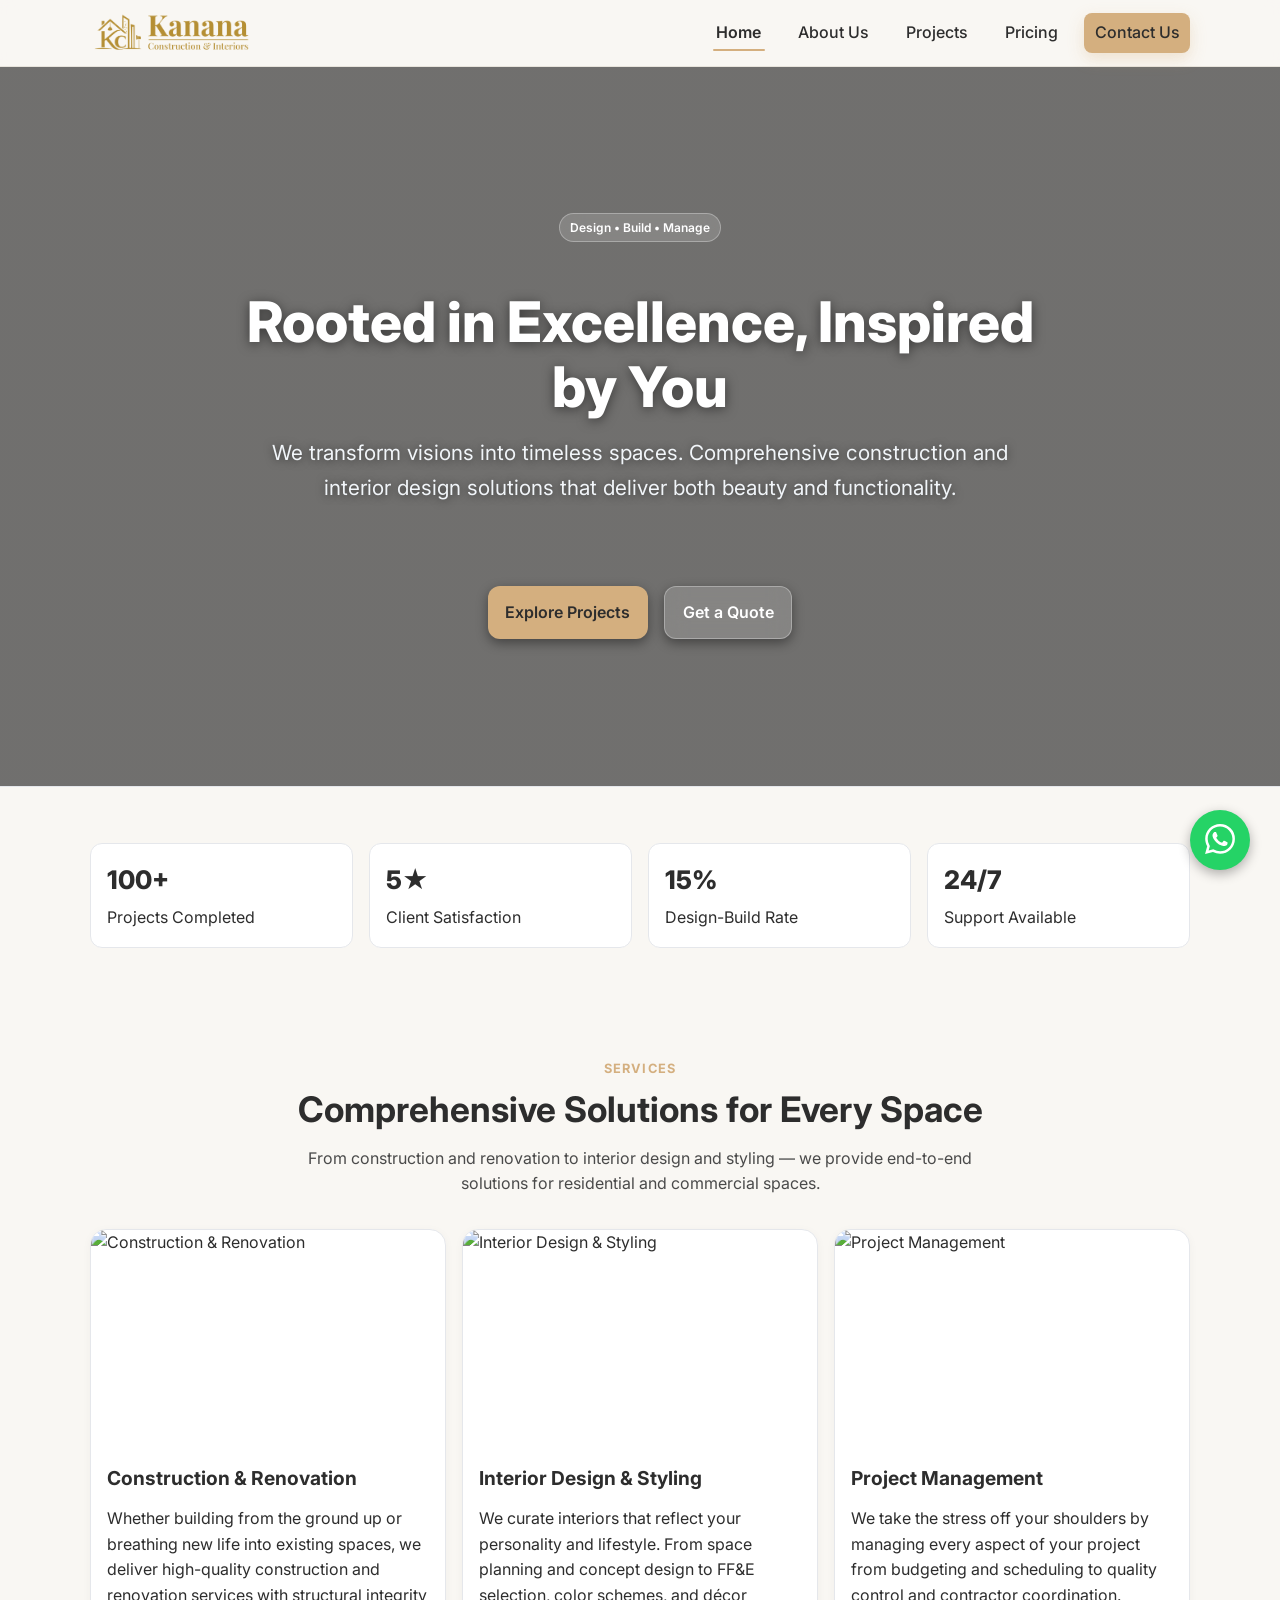
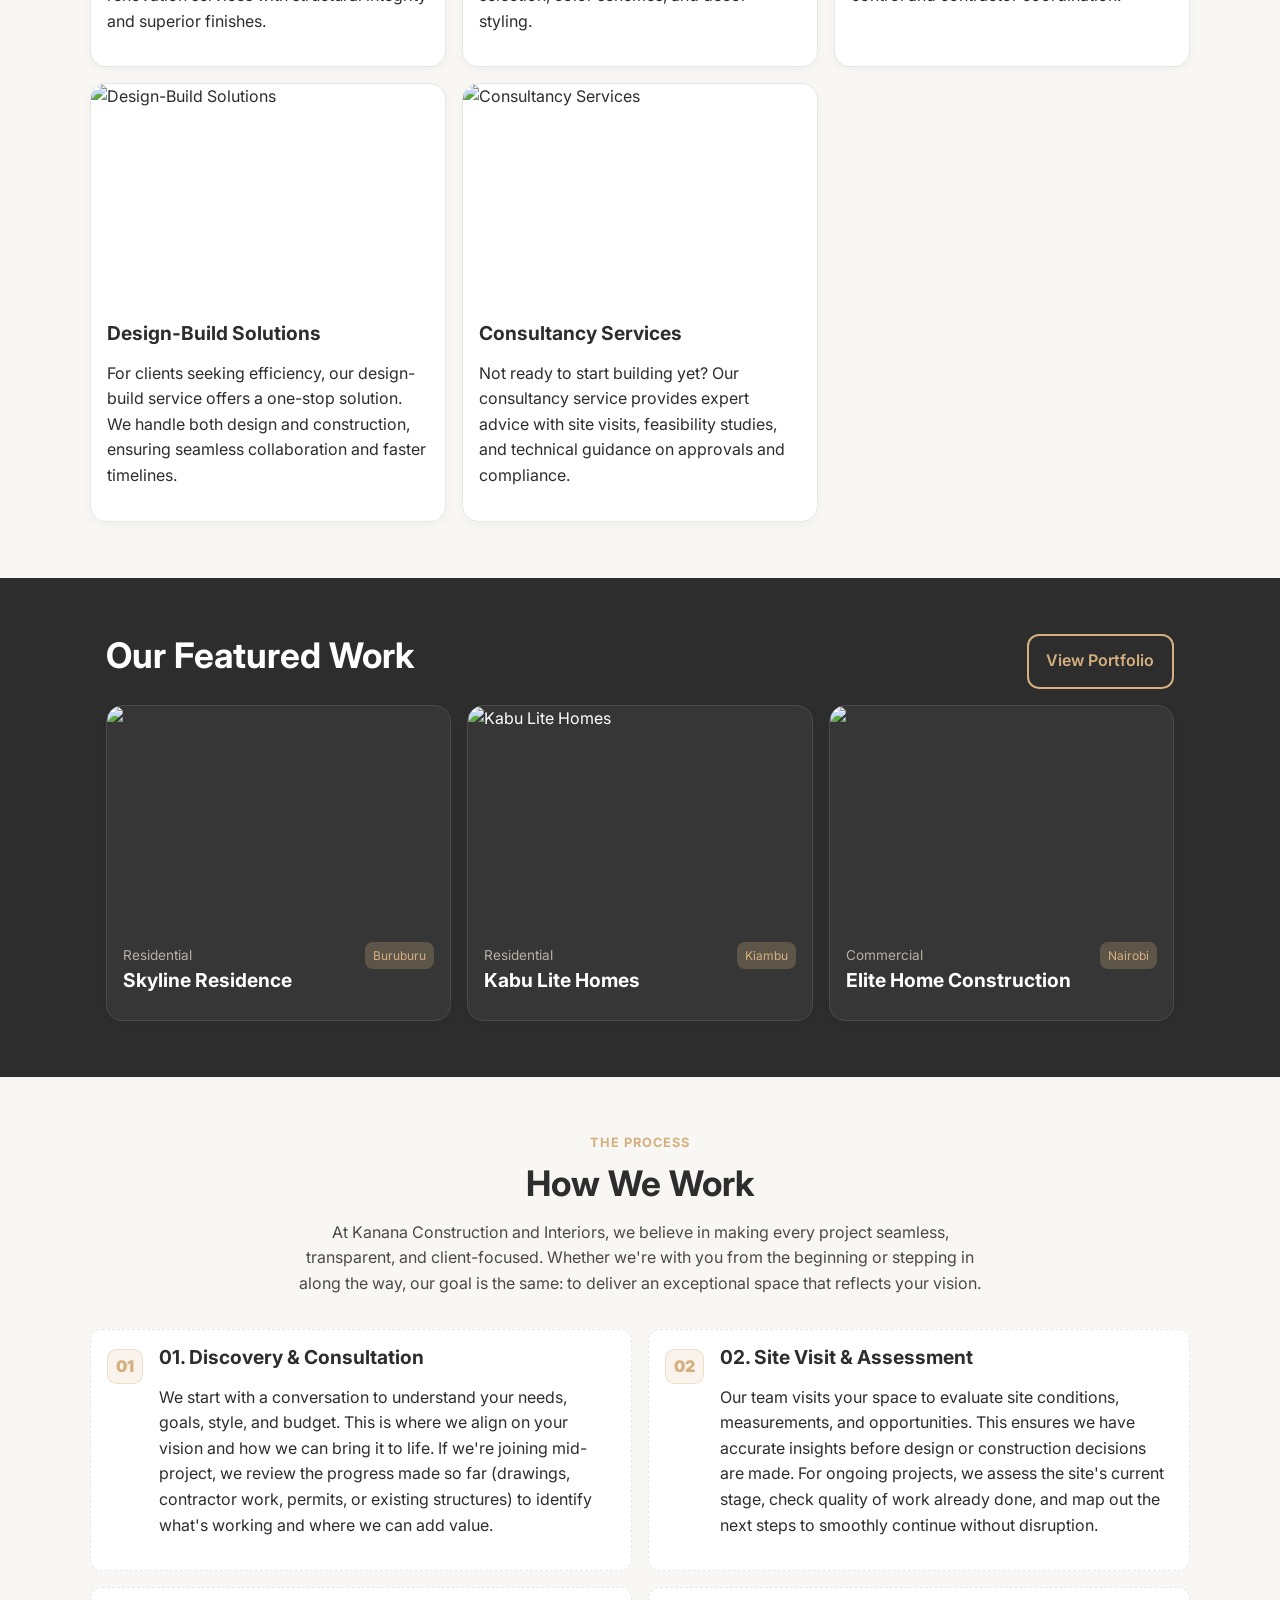
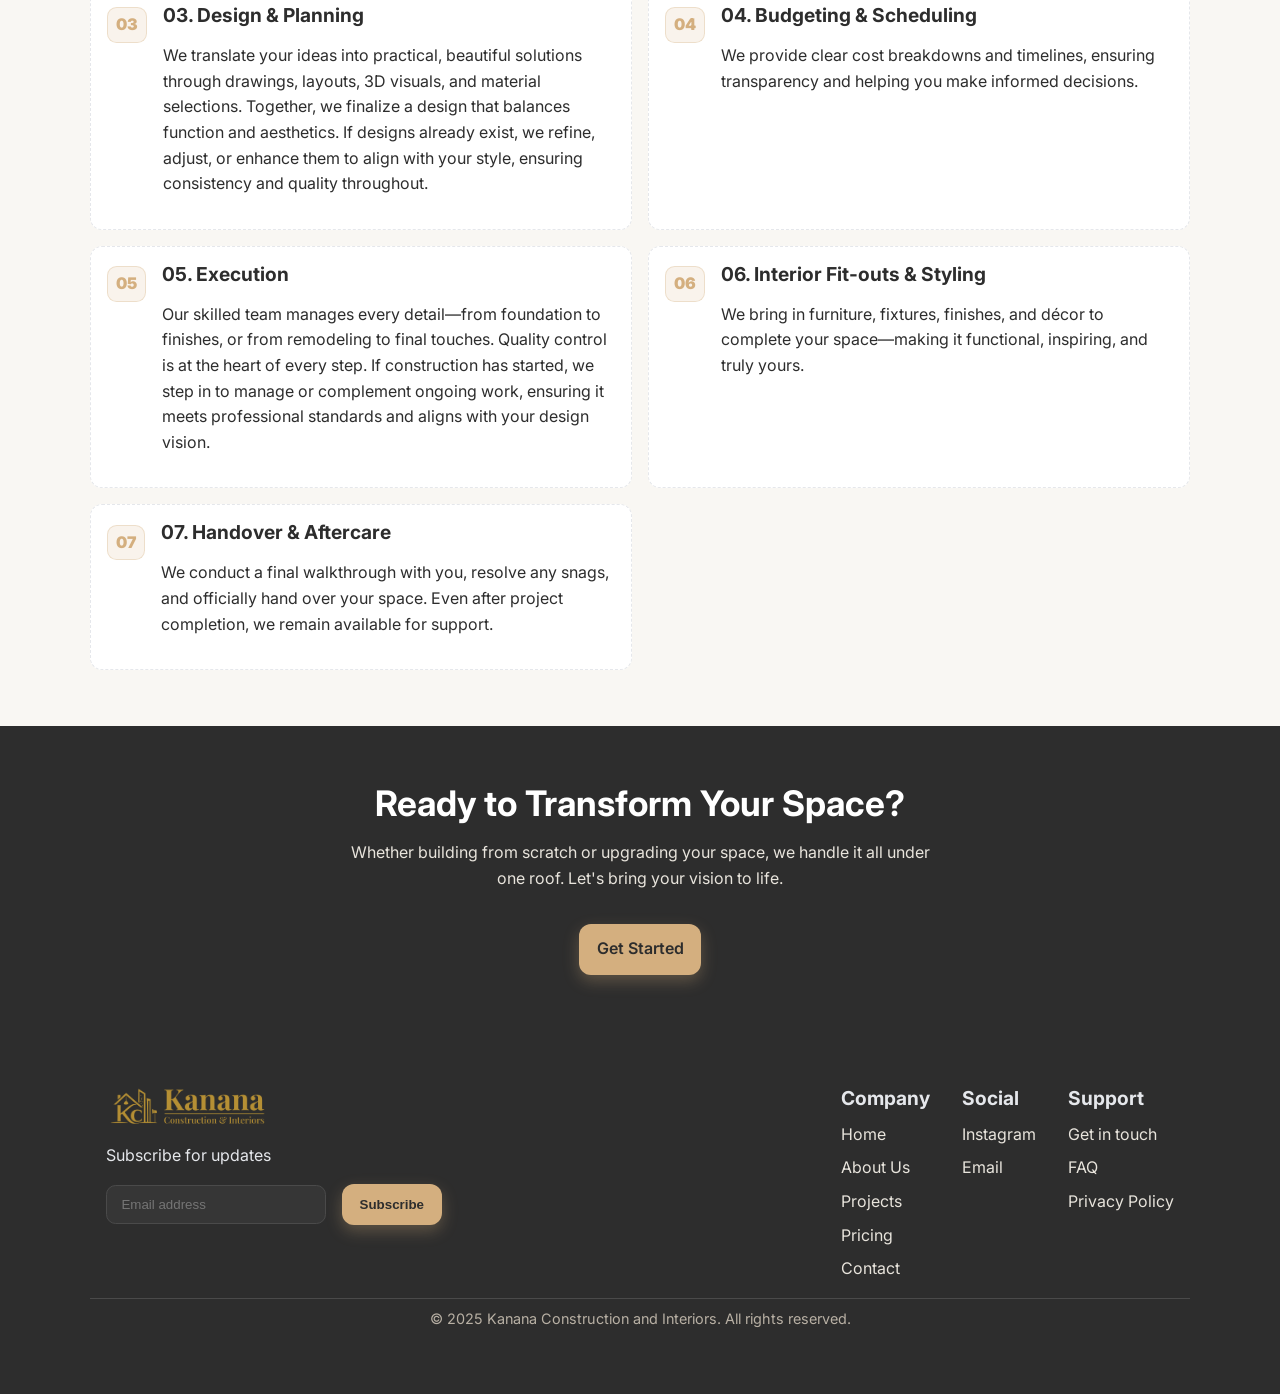
==== commit 6adc5fd3: "Changed logo" ====
--- a/index.html
+++ b/index.html
@@ -57,7 +57,7 @@
     <header>
       <div class="container nav">
         <a class="brand" href="index.html"
-          ><span class="dot"></span><span>Kanana</span></a
+          ><img src="images/kci logo.png" alt="Kanana Construction and Interiors" style="height: 40px; width: auto;" /></a
         >
         <nav class="links">
           <a href="index.html" class="active">Home</a>
@@ -388,7 +388,7 @@
       <div class="container grid">
         <div>
           <div class="brand">
-            <span class="dot"></span><span>Kanana</span>
+            <img src="images/kci logo.png" alt="Kanana Construction and Interiors" style="height: 40px; width: auto;" />
           </div>
           <p class="mt-4">Subscribe for updates</p>
           <form
